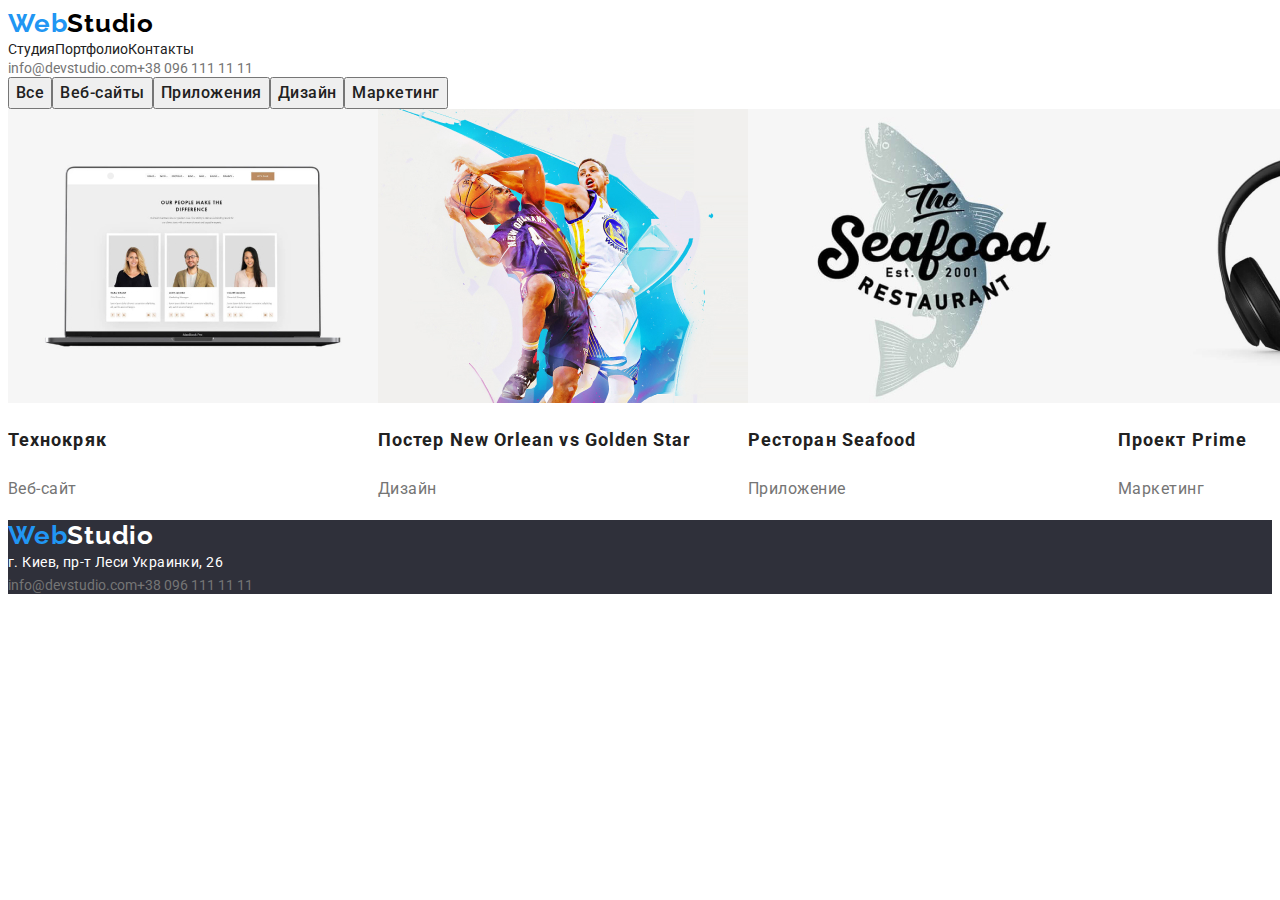
==== portfolio.html @ 460cd89c "Добавляет немного отступов в хедер" ====
<!DOCTYPE html>
<html lang="ru">
  <head>
    <meta charset="UTF-8" />
    <meta name="viewport" content="width=device-width, initial-scale=1.0" />
    <title>Портфолио</title>
    <link rel="preconnect" href="https://fonts.gstatic.com">
    <link
      href="https://fonts.googleapis.com/css2?family=Oleo+Script&family=Raleway:wght@700&family=Roboto:wght@400;500;700&display=swap"
      rel="stylesheet">
    <link rel="stylesheet" href="./css/styles.css">
  </head>

  <body>
  <!-- Шапка сайта -->
  <header class="header">
    <nav class="">
      <a href="" class="logo"> <span class="accent">Web</span>Studio</a>
      <ul class="list-no-style">
        <li><a class="a-font-color-dark" href="./index.html">Студия</a></li>
        <li><a class="a-font-color-dark" href="./portfolio.html" target="_blank">Портфолио</a></li>
        <li><a class="a-font-color-dark" href="">Контакты</a></li>
      </ul>
    </nav>
    <ul class="list-no-style">
      <li><a class="a-font-color-light" href="mailto:info@devstudio.com">info@devstudio.com</a></li>
  
      <li><a class="a-font-color-light" href="tel:+380961111111">+38 096 111 11 11</a></li>
    </ul>
  </header>
  <main>
    <!-- /Шапка сайта -->
<section class="cards">
      <!-- Радио кнопки -->
      <ul class="list-no-style">
        <li><button class="radio-button" type="button">Все</button></li>
        <li><button class="radio-button" type="button">Веб-сайты</button></li>
        <li><button class="radio-button" type="button">Приложения</button></li>
        <li><button class="radio-button" type="button">Дизайн</button></li>
        <li><button class="radio-button" type="button">Маркетинг</button></li>
      </ul>
      <!-- /Радио кнопки -->

      <!--Карточки-->

      
      <ul class="list-no-style">

        <li>
          <a href=""><img src="./Images/portfolio_card1.jpg" alt="Ноутбук с тремя фотографиями людей" />
          <h2>Технокряк</h2>
          <p>Веб-сайт</p>
        </a>
          
          
        </li>
        <li>
          <a href=""><img src="./Images/portfolio_card2.jpg" alt="Постер с баскетболистами" />
          <h2>Постер New Orlean vs Golden Star</h2>
          <p>Дизайн</p>
        </a>
       
          
        </li>
        <li>
          <a href=""><img src="./Images/portfolio_card3.jpg" alt="Ресторан сиафуд" />
          <h2>Ресторан Seafood</h2>
          <p>Приложение</p>
        </a>
         
          
        </li>
        <li>
          <a href=""><img src="./Images/portfolio_card4.jpg" alt="Наушники" />
          <h2>Проект Prime</h2>
          <p>Маркетинг</p>
        </a>
          
          
        </li>
        <li>
          <a href=""><img src="./Images/portfolio_card5.jpg" alt="2 коробки" />
          <h2>Проект Boxes</h2>
          <p>Приложение</p>
        </a>
          
          
        </li>
        <li>
          <a href=""><img src="./Images/portfolio_card6.jpg" alt="Монитор с демонстрацией сайта" />
          <h2>Inspiration has no Borders</h2>
          <p>Веб-сайт</p>
        </a>
         
          
        </li>
        <li>
          <a href=""><img src="./Images/portfolio_card7.jpg" alt="Разворот журнала" />
          <h2>Издание Limited Edition</h2>
          <p>Дизайн</p></a>
          
          
        </li>
        <li>
          <a href=""><img src="./Images/portfolio_card8.jpg" alt="Ярлык-этикетка брендированная" />
          <h2>Проект LAB</h2>
          <p>Маркетинг</p>
        </a>
            
            
        </li>
        
        <li>
          <a href=""><img src="./Images/portfolio_card9.jpg" alt="Человек работает за ноутбуком" />
          <h2>Growing Business</h2>
          <p>Приложение</p>
        </a>
           
            
        </li>
      </ul>
</section>
      <!--/Карточки-->
    </main>

  <!-- Футер -->
  <footer class="footer">
    <a  class="logo-footer-color" class="logo-footer" href=""><span class="accent">Web</span>Studio</a>
    <address>г. Киев, пр-т Леси Украинки, 26</address>
    <ul class="list-no-style">
      <li><a class="a-font-color-light" href="mailto:info@devstudio.com">info@devstudio.com</a></li>
      <li><a class="a-font-color-light" href="tel:+380961111111">+38 096 111 11 11</a></li>
    </ul>
  </footer>
  </body>
  
  </html>
---- css/styles.css ----
/* Roboto 400
Roboto 700
Roboto 500
Raleway 700
Oleo Script
*/

/* font-family: 'Roboto', sans-serif; */

/* ===== Общие настройки ===== */

:root {
  --font-main: "Roboto", sans-serif;
  --font-second: "Raleway";
  --font-second-color: #2196f3;
  --font-main-color: #212121;
  --font-third-color: #757575;
  --font-color-light: #ffffff;
}

body {
  font-family: var(--font-main);
  font-style: normal;
}

.list-no-style {
  list-style: none;
  display: flex;
  margin: 0;
  padding: 0;
}

.address-header {
  margin-left: auto;
  font-family: var(--font-main);
  font-style: normal;
  margin-right: 40px;
}

.logo {
  font-family: var(--font-second);
  font-style: normal;
  font-weight: bold;
  font-size: 26px;
  line-height: 1.192;
  letter-spacing: 0.03em;
  color: black;
  margin-right: 90px;
}
a {
  text-decoration: none;
}

h2,
h3,
h4 {
  font-family: var(--font-main);
}

h2 {
  font-size: 36px;
  line-height: 1.167;
  letter-spacing: 0.03em;
  color: var(--font-main-color);
}

.accent {
  color: var(--font-second-color);
}
/* ===== /Общие настройки ===== */

/* ===== Шапка сайта ===== */

.header a .header a:visited {
  font-weight: 500;
  font-size: 14px;
  line-height: 1.14;
  letter-spacing: 0.02em;
  color: var(--font-main-color);
}

.header .container {
  display: flex;
  align-items: center;
}

.header .navigation {
  display: flex;
  align-items: center;
}

.header li a:hover,
.header a:active,
.header a:focus {
  color: var(--font-second-color);
}

.a-font-color-dark {
  color: var(--font-main-color);
  font-size: 14px;
}

.a-font-color-light {
  color: var(--font-third-color);
  font-size: 14px;
}
/* ===== /Шапка сайта ===== */

/* ===== Герой ===== */

.hero h1 {
  font-family: var(--font-main);
  font-style: normal;
  font-weight: 900;
  font-size: 44px;
  line-height: 1.36;
  letter-spacing: 0.06em;
  text-transform: uppercase;
  color: var(--font-color-light);
}

.hero {
  background-color: #2f303a;
}

.modal-open-btn {
  font-family: var(--font-main);
  font-style: normal;
  font-weight: bold;
  font-size: 16px;
  line-height: 1.87;
  letter-spacing: 0.06em;
  color: var(--font-color-light);
  background: var(--font-second-color);
  box-shadow: 0px 4px 4px rgba(0, 0, 0, 0.15);
  border-radius: 4px;
}

/* ===== /Герой ===== */

/* ===== Преимущества ===== */
.advantages-heading {
  font-weight: bold;
  font-size: 14px;
  line-height: 1.14;
  letter-spacing: 0.03em;
  text-transform: uppercase;
  color: var(--font-main-color);
}

.advantages {
  font-weight: normal;
  font-size: 14px;
  line-height: 1.71;
  letter-spacing: 0.03em;
  color: var(--font-third-color);
}

/* ===== /Преимущества ===== */

/* ===== Чем мы занимаемся ==== */
.projects h2 {
  font-family: var(--font-main);
  font-style: normal;
  font-weight: bold;
  font-size: 36px;
  line-height: 1.167;
  letter-spacing: 0.03em;
  color: var(--font-main-color);
}
/* ===== /Чем мы занимаемся ==== */

/* ===== Портфолио кнопки ===== */

.radio-button-light {
  font-family: var(--font-main);
  font-style: normal;
  font-weight: 500;
  font-size: 16px;
  line-height: 1.62;
  letter-spacing: 0.03em;
  color: var(--font-color-light);
}
.radio-button {
  font-family: var(--font-main);
  font-style: normal;
  font-weight: 500;
  font-size: 16px;
  line-height: 1.62;
  letter-spacing: 0.03em;
  color: var(--font-main-color);
}

/* ===== /Портфолио кнопки ===== */
.cards h2 {
  font-family: var(--font-main);
  font-style: normal;
  font-weight: bold;
  font-size: 18px;
  line-height: 2;
  letter-spacing: 0.06em;
  color: var(--font-main-color);
}

button:hover {
  background-color: var(--font-second-color);
}

/* ===== Портфолио карточки ===== */
.cards p {
  font-family: var(--font-main);
  font-style: normal;
  font-weight: normal;
  font-size: 16px;
  line-height: 1.87;
  letter-spacing: 0.03em;

  color: var(--font-third-color);
}

/* ===== /Портфолио карточки ===== */

/*  ===== Наша команда ===== */
.team h2 {
  font-style: normal;
  font-weight: bold;
  font-size: 36px;
  line-height: 1.167;
  letter-spacing: 0.03em;
  color: var(--font-main-color);
}

.team h3 {
  font-style: normal;
  font-weight: 500;
  font-size: 16px;
  line-height: 1.187;
  letter-spacing: 0.03em;

  color: var(--font-main-color);
}

.team ul p {
  font-style: normal;
  font-weight: normal;
  font-size: 16px;
  line-height: 1.187;
  letter-spacing: 0.03em;
  color: var(--font-third-color);
}
/*  ===== /Наша команда ===== */

/* ===== Футер ===== */

.footer address {
  font-style: normal;
  font-weight: normal;
  font-size: 14px;
  line-height: 1.71;
  letter-spacing: 0.03em;
  color: var(--font-color-light);
}

.footer {
  background-color: #2f303a;
}

.footer li a:hover,
.footer a:active,
.footer a:focus {
  color: var(--font-second-color);
}

.logo-footer-color {
  color: var(--font-color-light);
}

.logo-footer {
  font-family: var(--font-second);
  font-style: normal;
  font-weight: bold;
  font-size: 26px;
  line-height: 1.192;
  letter-spacing: 0.03em;
  color: var(--font-color-light);
}
/* ===== /Футер ===== */
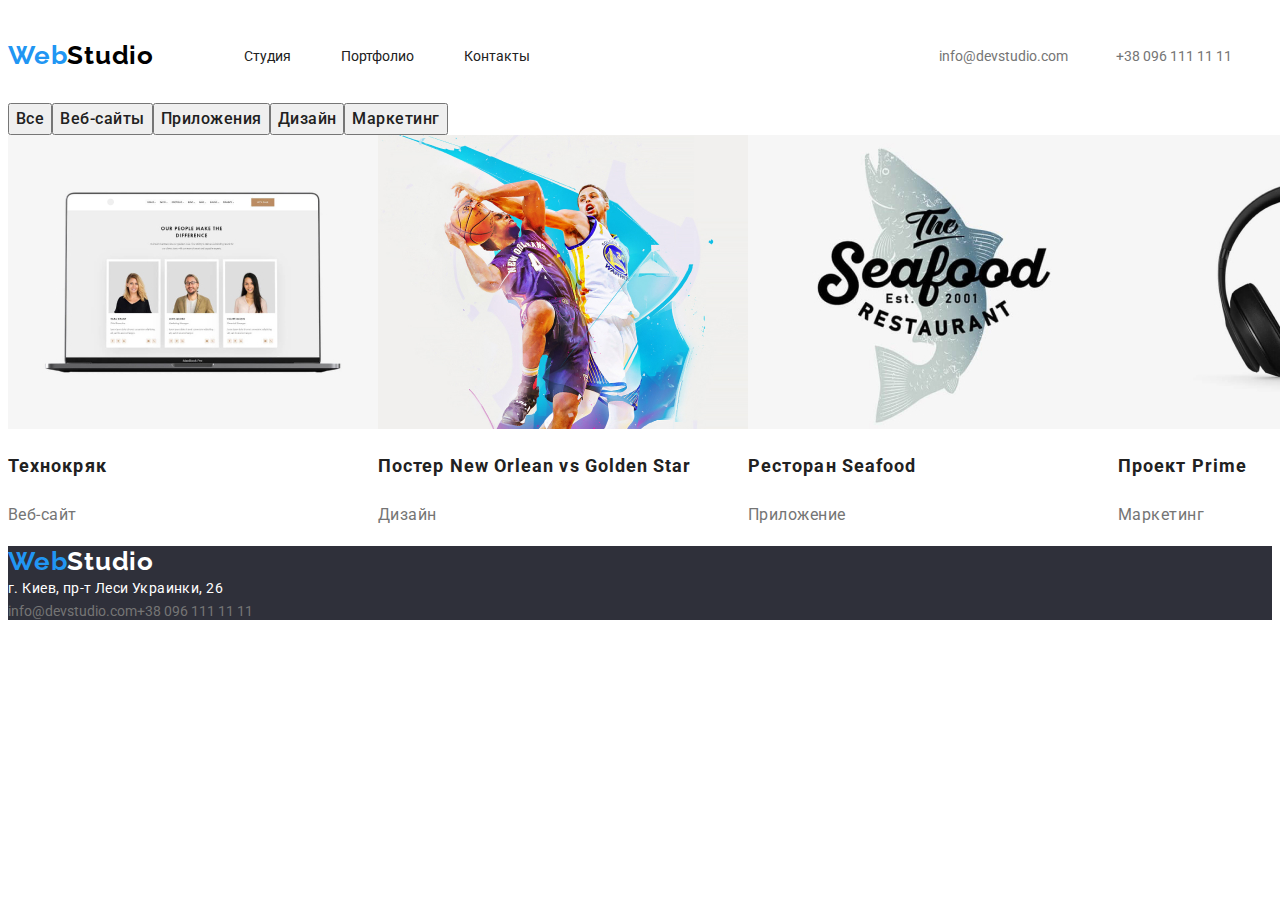
==== commit 48d4bab7: "Добавляет отступы в хедере" ====
--- a/portfolio.html
+++ b/portfolio.html
@@ -4,26 +4,29 @@
     <meta charset="UTF-8" />
     <meta name="viewport" content="width=device-width, initial-scale=1.0" />
     <title>Портфолио</title>
-    <link rel="preconnect" href="https://fonts.gstatic.com">
+    <link rel="stylesheet" href="https://cdnjs.cloudflare.com/ajax/libs/modern-normalize/1.0.0/modern-normalize.min.css"
+      integrity="sha512-ISS7cAi1PEhQ8jnbJpJZMd29NlhNj4AWYyLOSp2CE/CsHxTCu+r+t0D2yoJudVrd0/8fTVPUVDzY5Tvli75u/g=="
+      crossorigin="anonymous" />
+    <link rel="preconnect" href="https://fonts.gstatic.com" />
     <link
       href="https://fonts.googleapis.com/css2?family=Oleo+Script&family=Raleway:wght@700&family=Roboto:wght@400;500;700&display=swap"
-      rel="stylesheet">
-    <link rel="stylesheet" href="./css/styles.css">
-  </head>
-
+      rel="stylesheet" />
+    <link rel="stylesheet" href="./css/styles.css" />
+    </head>
   <body>
   <!-- Шапка сайта -->
   <header class="header">
-    <nav class="">
+    <div class="container">
+      <nav class="navigation">
       <a href="" class="logo"> <span class="accent">Web</span>Studio</a>
       <ul class="list-no-style">
-        <li><a class="a-font-color-dark" href="./index.html">Студия</a></li>
-        <li><a class="a-font-color-dark" href="./portfolio.html" target="_blank">Портфолио</a></li>
-        <li><a class="a-font-color-dark" href="">Контакты</a></li>
+        <li class="list-margin-style"><a class="a-font-color-dark" href="./index.html">Студия</a></li>
+        <li class="list-margin-style"><a class="a-font-color-dark" href="./portfolio.html" target="_blank">Портфолио</a></li>
+        <li class="list-margin-style"><a class="a-font-color-dark" href="">Контакты</a></li>
       </ul>
     </nav>
-    <ul class="list-no-style">
-      <li><a class="a-font-color-light" href="mailto:info@devstudio.com">info@devstudio.com</a></li>
+    <ul class="list-no-style-address">
+      <li class="email"><a class="a-font-color-light" href="mailto:info@devstudio.com">info@devstudio.com</a></li>
   
       <li><a class="a-font-color-light" href="tel:+380961111111">+38 096 111 11 11</a></li>
     </ul>
--- a/css/styles.css
+++ b/css/styles.css
@@ -30,7 +30,26 @@
   padding: 0;
 }
 
-.address-header {
+header {
+  padding: 32px 0;
+}
+
+.list-margin-style {
+  margin-right: 50px;
+}
+
+.list-no-style-address {
+  list-style: none;
+  display: flex;
+  margin: 0;
+  padding: 0;
+}
+
+.email {
+  margin-right: 48px;
+}
+
+.list-no-style-address {
   margin-left: auto;
   font-family: var(--font-main);
   font-style: normal;
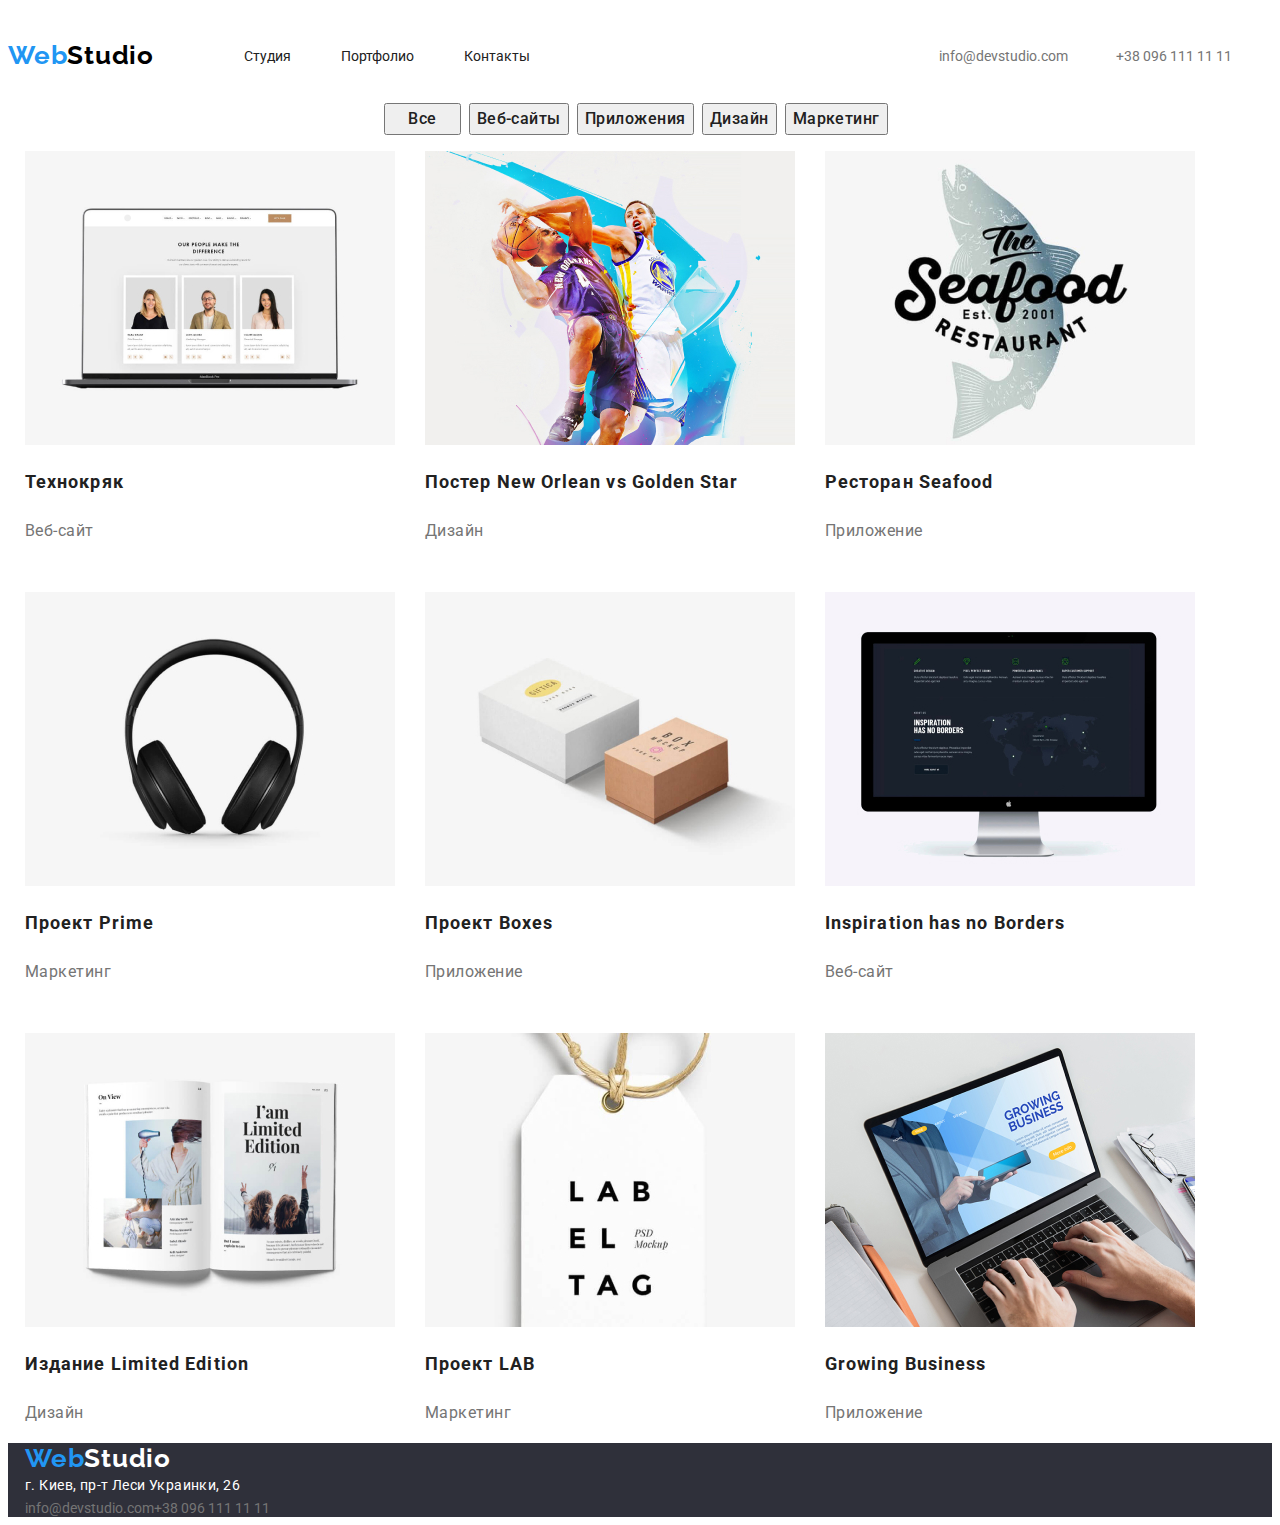
==== commit 1bc251f3: "Добавляет отсутпы на обеих страницах" ====
--- a/portfolio.html
+++ b/portfolio.html
@@ -30,66 +30,80 @@
   
       <li><a class="a-font-color-light" href="tel:+380961111111">+38 096 111 11 11</a></li>
     </ul>
+    </div>
   </header>
   <main>
     <!-- /Шапка сайта -->
 <section class="cards">
+  <div class="all-container">
       <!-- Радио кнопки -->
+      <div class="container">
       <ul class="list-no-style">
-        <li><button class="radio-button" type="button">Все</button></li>
+        <li><button class="radio-button button-padding" type="button">Все</button></li>
         <li><button class="radio-button" type="button">Веб-сайты</button></li>
         <li><button class="radio-button" type="button">Приложения</button></li>
         <li><button class="radio-button" type="button">Дизайн</button></li>
         <li><button class="radio-button" type="button">Маркетинг</button></li>
       </ul>
+      </div>
+      </div>
+      
       <!-- /Радио кнопки -->
 
       <!--Карточки-->
-
-      
+<div class="all-container">
+      <div class="cards-position">
+        <div class="flex-cards">
       <ul class="list-no-style">
 
-        <li>
+        <li class="list-no-style">
           <a href=""><img src="./Images/portfolio_card1.jpg" alt="Ноутбук с тремя фотографиями людей" />
           <h2>Технокряк</h2>
           <p>Веб-сайт</p>
         </a>
-          
+          </div>
           
         </li>
-        <li>
+        <div class="flex-cards">
+        <li class="list-no-style">
           <a href=""><img src="./Images/portfolio_card2.jpg" alt="Постер с баскетболистами" />
           <h2>Постер New Orlean vs Golden Star</h2>
           <p>Дизайн</p>
         </a>
        
-          
+          </div>
         </li>
-        <li>
+        <div class="flex-cards">
+        <li class="list-no-style">
           <a href=""><img src="./Images/portfolio_card3.jpg" alt="Ресторан сиафуд" />
           <h2>Ресторан Seafood</h2>
           <p>Приложение</p>
         </a>
-         
+        </div>
           
         </li>
-        <li>
+
+        <div class="flex-cards">
+        <li class="list-no-style">
           <a href=""><img src="./Images/portfolio_card4.jpg" alt="Наушники" />
           <h2>Проект Prime</h2>
           <p>Маркетинг</p>
         </a>
           
-          
+          </div>
         </li>
-        <li>
+        <div class="flex-cards">
+        <li class="list-no-style">
           <a href=""><img src="./Images/portfolio_card5.jpg" alt="2 коробки" />
           <h2>Проект Boxes</h2>
           <p>Приложение</p>
         </a>
           
-          
+        </div>
         </li>
-        <li>
+
+        <div class="flex-cards">
+        <li class="list-no-style">
           <a href=""><img src="./Images/portfolio_card6.jpg" alt="Монитор с демонстрацией сайта" />
           <h2>Inspiration has no Borders</h2>
           <p>Веб-сайт</p>
@@ -97,43 +111,52 @@
          
           
         </li>
-        <li>
+        </div>
+        <div class="flex-cards">
+        <li class="list-no-style">
           <a href=""><img src="./Images/portfolio_card7.jpg" alt="Разворот журнала" />
           <h2>Издание Limited Edition</h2>
           <p>Дизайн</p></a>
+          </div>
+          </li>
           
           
         </li>
-        <li>
+        <div class="flex-cards">
+        <li class="list-no-style">
           <a href=""><img src="./Images/portfolio_card8.jpg" alt="Ярлык-этикетка брендированная" />
           <h2>Проект LAB</h2>
           <p>Маркетинг</p>
         </a>
             
-            
+        </div>
         </li>
-        
-        <li>
+        <div class="flex-cards">
+        <li class="list-no-style">
           <a href=""><img src="./Images/portfolio_card9.jpg" alt="Человек работает за ноутбуком" />
           <h2>Growing Business</h2>
           <p>Приложение</p>
         </a>
            
-            
+            </div>
         </li>
-      </ul>
+      </ul> 
+      </div>
+      </div>
 </section>
       <!--/Карточки-->
     </main>
 
   <!-- Футер -->
   <footer class="footer">
+    <div class="all-container">
     <a  class="logo-footer-color" class="logo-footer" href=""><span class="accent">Web</span>Studio</a>
     <address>г. Киев, пр-т Леси Украинки, 26</address>
     <ul class="list-no-style">
       <li><a class="a-font-color-light" href="mailto:info@devstudio.com">info@devstudio.com</a></li>
       <li><a class="a-font-color-light" href="tel:+380961111111">+38 096 111 11 11</a></li>
     </ul>
+    </div>
   </footer>
   </body>
   
--- a/css/styles.css
+++ b/css/styles.css
@@ -34,8 +34,12 @@
   padding: 32px 0;
 }
 
-.list-margin-style {
+.list-margin-style:not(:last-child) {
   margin-right: 50px;
+}
+
+nav .link {
+  display: block;
 }
 
 .list-no-style-address {
@@ -45,8 +49,35 @@
   padding: 0;
 }
 
+.list-no-style-address .link + .link {
+  margin-left: 50px;
+}
+
+.hero-top {
+  flex-grow: 1;
+  padding-top: 105px;
+  padding-right: 329px;
+  padding-bottom: 111px;
+  padding-left: 401px;
+}
+
+/* .container-hero {
+  width: 1200px;
+}
+*/
+
 .email {
   margin-right: 48px;
+}
+
+.all-container {
+  width: 1230px;
+  margin-right: auto;
+  margin-left: auto;
+  padding-left: 15px;
+  padding-right: 15px;
+  margin-left: auto;
+  margin-right: auto;
 }
 
 .list-no-style-address {
@@ -136,10 +167,12 @@
   letter-spacing: 0.06em;
   text-transform: uppercase;
   color: var(--font-color-light);
+  margin: 0;
 }
 
 .hero {
   background-color: #2f303a;
+  text-align: center;
 }
 
 .modal-open-btn {
@@ -165,6 +198,8 @@
   letter-spacing: 0.03em;
   text-transform: uppercase;
   color: var(--font-main-color);
+
+  margin-top: 63px;
 }
 
 .advantages {
@@ -186,7 +221,23 @@
   line-height: 1.167;
   letter-spacing: 0.03em;
   color: var(--font-main-color);
-}
+  text-align: center;
+}
+
+.projects-flex {
+  display: flex;
+  flex-wrap: wrap;
+}
+
+.projects-flex .item {
+  width: 370px;
+  margin-right: 30px;
+}
+
+.projects-flex:nth-child(3n) {
+  margin-right: 0;
+}
+
 /* ===== /Чем мы занимаемся ==== */
 
 /* ===== Портфолио кнопки ===== */
@@ -211,6 +262,22 @@
 }
 
 /* ===== /Портфолио кнопки ===== */
+
+.cards .container {
+  display: flex;
+  justify-content: center;
+}
+
+.cards .container .radio-button {
+  margin-right: 8px;
+  margin-bottom: 16px;
+}
+
+.button-padding {
+  padding-right: 22px;
+  padding-left: 22px;
+}
+
 .cards h2 {
   font-family: var(--font-main);
   font-style: normal;
@@ -237,6 +304,35 @@
   color: var(--font-third-color);
 }
 
+.cards-position {
+  display: flex;
+  flex-wrap: wrap;
+  width: 1230px;
+}
+
+.flex-cards {
+  width: 370px;
+  margin-right: 30px;
+  margin-bottom: 30px;
+}
+
+.flex-cards:nth-last-child(-n + 3) {
+  margin-bottom: 0;
+}
+
+.flex-cards:nth-child(3n) {
+  margin-right: 0;
+}
+
+/*.flex-cards:not(:nth-child(3n)) {
+  margin-right: 30px;
+}
+
+.flex-cards:not(:nth-last-child(-n + 3)) {
+  margin-bottom: 30px;
+}
+*/
+
 /* ===== /Портфолио карточки ===== */
 
 /*  ===== Наша команда ===== */
@@ -247,6 +343,7 @@
   line-height: 1.167;
   letter-spacing: 0.03em;
   color: var(--font-main-color);
+  text-align: center;
 }
 
 .team h3 {
@@ -257,6 +354,19 @@
   letter-spacing: 0.03em;
 
   color: var(--font-main-color);
+}
+
+.team-flex {
+  display: flex;
+  flex-wrap: wrap;
+}
+
+.team-flex .item {
+  width: 270px;
+}
+
+.team-flex .item:not(:last-child) {
+  margin-right: 30px;
 }
 
 .team ul p {
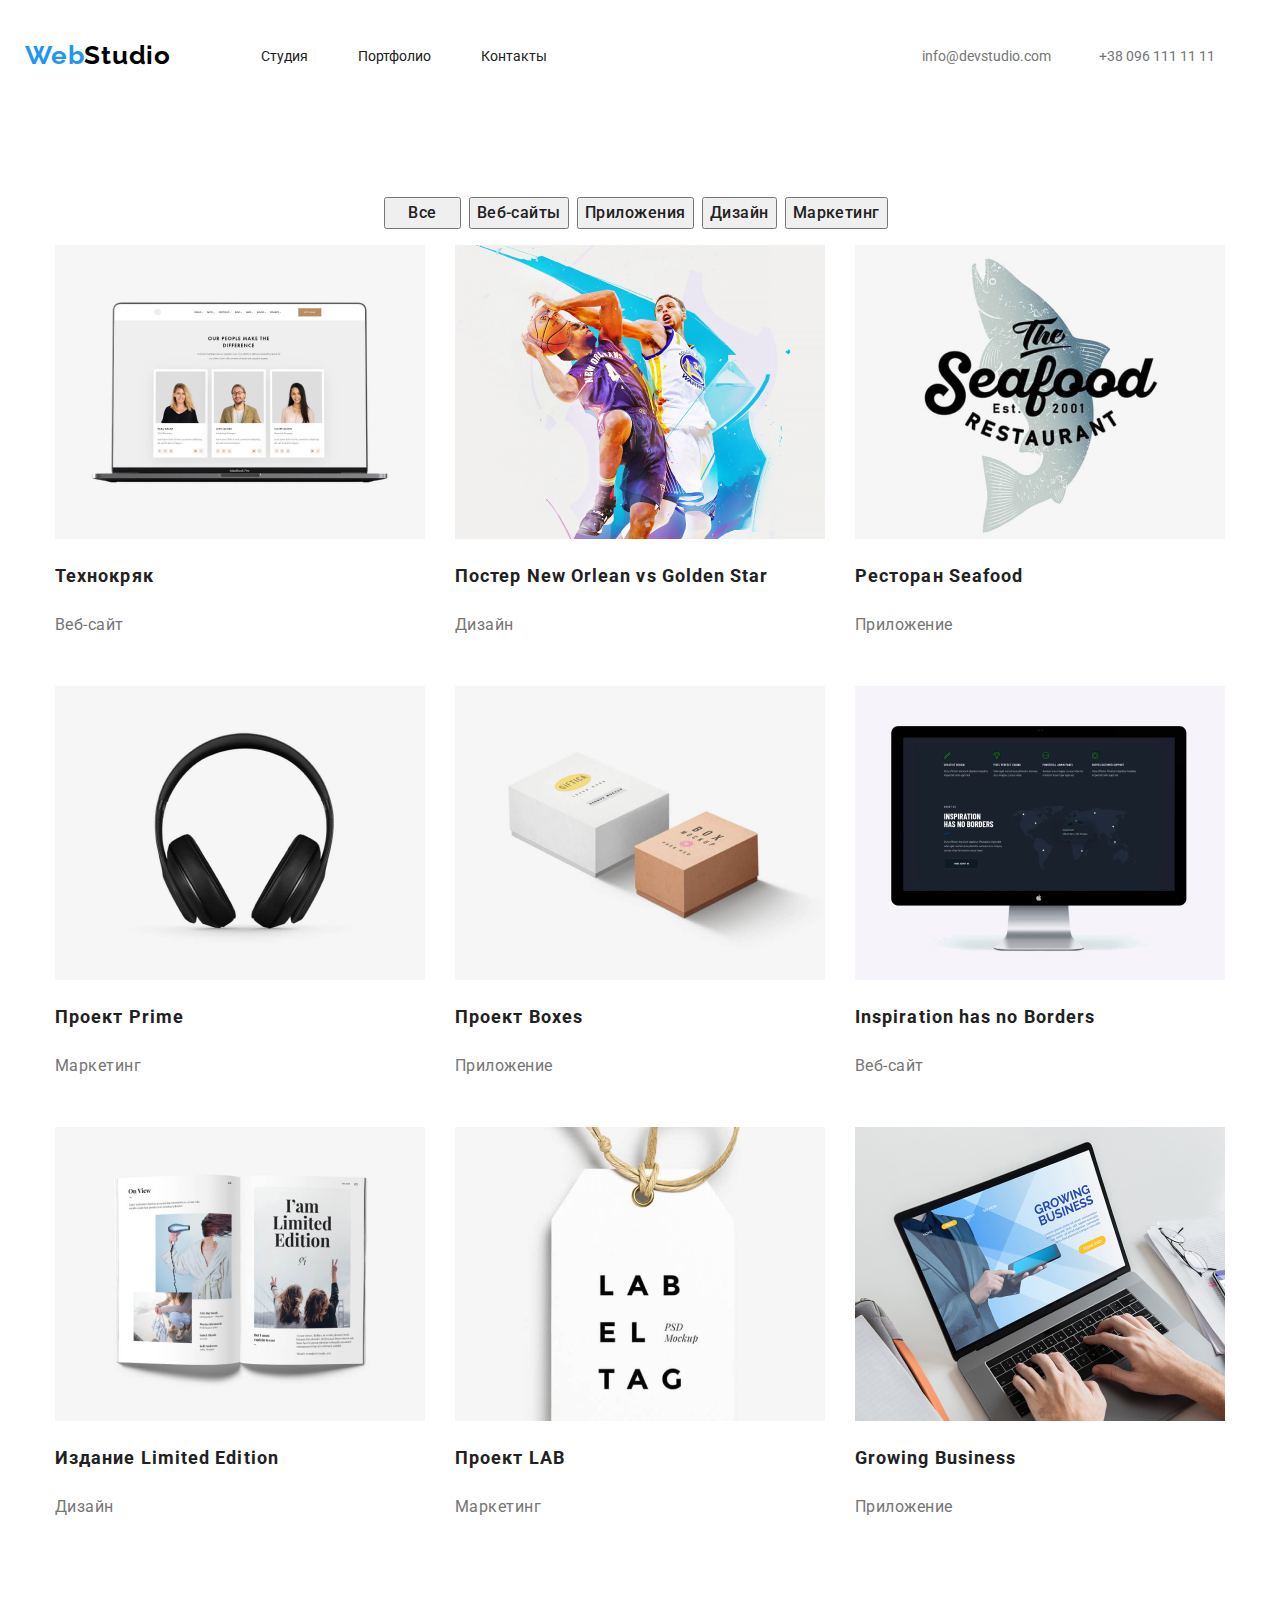
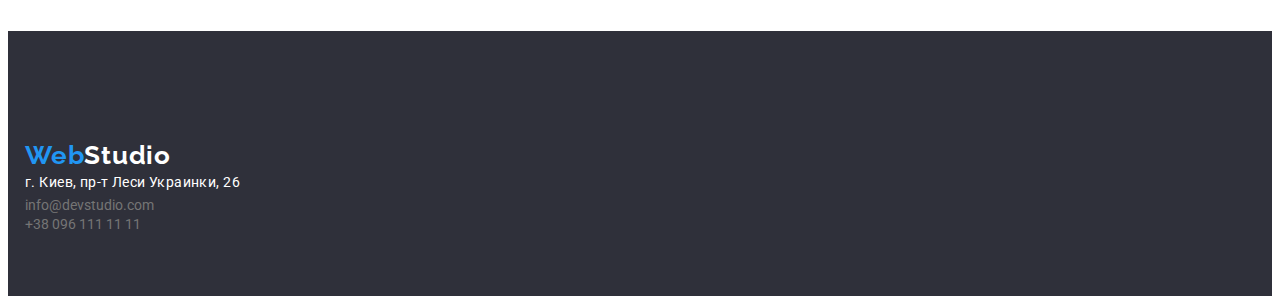
==== commit abb13e83: "Добавляет паддинги" ====
--- a/portfolio.html
+++ b/portfolio.html
@@ -1,165 +1,171 @@
 <!DOCTYPE html>
 <html lang="ru">
-  <head>
-    <meta charset="UTF-8" />
-    <meta name="viewport" content="width=device-width, initial-scale=1.0" />
-    <title>Портфолио</title>
-    <link rel="stylesheet" href="https://cdnjs.cloudflare.com/ajax/libs/modern-normalize/1.0.0/modern-normalize.min.css"
-      integrity="sha512-ISS7cAi1PEhQ8jnbJpJZMd29NlhNj4AWYyLOSp2CE/CsHxTCu+r+t0D2yoJudVrd0/8fTVPUVDzY5Tvli75u/g=="
-      crossorigin="anonymous" />
-    <link rel="preconnect" href="https://fonts.gstatic.com" />
-    <link
-      href="https://fonts.googleapis.com/css2?family=Oleo+Script&family=Raleway:wght@700&family=Roboto:wght@400;500;700&display=swap"
-      rel="stylesheet" />
-    <link rel="stylesheet" href="./css/styles.css" />
-    </head>
-  <body>
+
+<head>
+  <meta charset="UTF-8" />
+  <meta name="viewport" content="width=device-width, initial-scale=1.0" />
+  <title>Портфолио</title>
+  <link rel="stylesheet" href="https://cdnjs.cloudflare.com/ajax/libs/modern-normalize/1.0.0/modern-normalize.min.css"
+    integrity="sha512-ISS7cAi1PEhQ8jnbJpJZMd29NlhNj4AWYyLOSp2CE/CsHxTCu+r+t0D2yoJudVrd0/8fTVPUVDzY5Tvli75u/g=="
+    crossorigin="anonymous" />
+  <link rel="preconnect" href="https://fonts.gstatic.com" />
+  <link
+    href="https://fonts.googleapis.com/css2?family=Oleo+Script&family=Raleway:wght@700&family=Roboto:wght@400;500;700&display=swap"
+    rel="stylesheet" />
+  <link rel="stylesheet" href="./css/styles.css" />
+</head>
+
+<body>
   <!-- Шапка сайта -->
   <header class="header">
-    <div class="container">
+    <div class="container all-container">
       <nav class="navigation">
-      <a href="" class="logo"> <span class="accent">Web</span>Studio</a>
-      <ul class="list-no-style">
-        <li class="list-margin-style"><a class="a-font-color-dark" href="./index.html">Студия</a></li>
-        <li class="list-margin-style"><a class="a-font-color-dark" href="./portfolio.html" target="_blank">Портфолио</a></li>
-        <li class="list-margin-style"><a class="a-font-color-dark" href="">Контакты</a></li>
+        <a href="" class="logo"> <span class="accent">Web</span>Studio</a>
+        <ul class="list-no-style">
+          <li class="list-margin-style"><a class="a-font-color-dark" href="./index.html">Студия</a></li>
+          <li class="list-margin-style"><a class="a-font-color-dark" href="./portfolio.html"
+              target="_blank">Портфолио</a></li>
+          <li class="list-margin-style"><a class="a-font-color-dark" href="">Контакты</a></li>
+        </ul>
+      </nav>
+      <ul class="list-no-style-address">
+        <li class="email"><a class="a-font-color-light" href="mailto:info@devstudio.com">info@devstudio.com</a></li>
+
+        <li><a class="a-font-color-light" href="tel:+380961111111">+38 096 111 11 11</a></li>
       </ul>
-    </nav>
-    <ul class="list-no-style-address">
-      <li class="email"><a class="a-font-color-light" href="mailto:info@devstudio.com">info@devstudio.com</a></li>
-  
-      <li><a class="a-font-color-light" href="tel:+380961111111">+38 096 111 11 11</a></li>
-    </ul>
     </div>
   </header>
   <main>
     <!-- /Шапка сайта -->
-<section class="cards">
-  <div class="all-container">
-      <!-- Радио кнопки -->
-      <div class="container">
-      <ul class="list-no-style">
-        <li><button class="radio-button button-padding" type="button">Все</button></li>
-        <li><button class="radio-button" type="button">Веб-сайты</button></li>
-        <li><button class="radio-button" type="button">Приложения</button></li>
-        <li><button class="radio-button" type="button">Дизайн</button></li>
-        <li><button class="radio-button" type="button">Маркетинг</button></li>
-      </ul>
+    <section class="cards">
+      <div class="all-container">
+        <!-- Радио кнопки -->
+
+        <ul class="list-no-style">
+          <li><button class="radio-button button-padding" type="button">Все</button></li>
+          <li><button class="radio-button" type="button">Веб-сайты</button></li>
+          <li><button class="radio-button" type="button">Приложения</button></li>
+          <li><button class="radio-button" type="button">Дизайн</button></li>
+          <li><button class="radio-button" type="button">Маркетинг</button></li>
+        </ul>
+
       </div>
-      </div>
-      
+
       <!-- /Радио кнопки -->
 
       <!--Карточки-->
-<div class="all-container">
-      <div class="cards-position">
-        <div class="flex-cards">
-      <ul class="list-no-style">
 
-        <li class="list-no-style">
+
+      <ul class="list-no-style flex-container">
+
+        <li class="list-no-style flex-cards">
           <a href=""><img src="./Images/portfolio_card1.jpg" alt="Ноутбук с тремя фотографиями людей" />
-          <h2>Технокряк</h2>
-          <p>Веб-сайт</p>
-        </a>
-          </div>
-          
-        </li>
-        <div class="flex-cards">
-        <li class="list-no-style">
-          <a href=""><img src="./Images/portfolio_card2.jpg" alt="Постер с баскетболистами" />
-          <h2>Постер New Orlean vs Golden Star</h2>
-          <p>Дизайн</p>
-        </a>
-       
-          </div>
-        </li>
-        <div class="flex-cards">
-        <li class="list-no-style">
-          <a href=""><img src="./Images/portfolio_card3.jpg" alt="Ресторан сиафуд" />
-          <h2>Ресторан Seafood</h2>
-          <p>Приложение</p>
-        </a>
-        </div>
-          
+            <h2>Технокряк</h2>
+            <p>Веб-сайт</p>
+          </a>
+
+
+
         </li>
 
-        <div class="flex-cards">
-        <li class="list-no-style">
-          <a href=""><img src="./Images/portfolio_card4.jpg" alt="Наушники" />
-          <h2>Проект Prime</h2>
-          <p>Маркетинг</p>
-        </a>
-          
-          </div>
-        </li>
-        <div class="flex-cards">
-        <li class="list-no-style">
-          <a href=""><img src="./Images/portfolio_card5.jpg" alt="2 коробки" />
-          <h2>Проект Boxes</h2>
-          <p>Приложение</p>
-        </a>
-          
-        </div>
+        <li class="list-no-style flex-cards">
+          <a href=""><img src="./Images/portfolio_card2.jpg" alt="Постер с баскетболистами" />
+            <h2>Постер New Orlean vs Golden Star</h2>
+            <p>Дизайн</p>
+          </a>
+
+
         </li>
 
-        <div class="flex-cards">
-        <li class="list-no-style">
+        <li class="list-no-style flex-cards">
+          <a href=""><img src="./Images/portfolio_card3.jpg" alt="Ресторан сиафуд" />
+            <h2>Ресторан Seafood</h2>
+            <p>Приложение</p>
+          </a>
+
+
+        </li>
+
+
+        <li class="list-no-style flex-cards">
+          <a href=""><img src="./Images/portfolio_card4.jpg" alt="Наушники" />
+            <h2>Проект Prime</h2>
+            <p>Маркетинг</p>
+          </a>
+
+
+        </li>
+
+        <li class="list-no-style flex-cards">
+          <a href=""><img src="./Images/portfolio_card5.jpg" alt="2 коробки" />
+            <h2>Проект Boxes</h2>
+            <p>Приложение</p>
+          </a>
+
+
+        </li>
+
+
+        <li class="list-no-style flex-cards">
           <a href=""><img src="./Images/portfolio_card6.jpg" alt="Монитор с демонстрацией сайта" />
-          <h2>Inspiration has no Borders</h2>
-          <p>Веб-сайт</p>
-        </a>
-         
-          
+            <h2>Inspiration has no Borders</h2>
+            <p>Веб-сайт</p>
+          </a>
+
+
         </li>
-        </div>
-        <div class="flex-cards">
-        <li class="list-no-style">
+
+
+        <li class="list-no-style flex-cards">
           <a href=""><img src="./Images/portfolio_card7.jpg" alt="Разворот журнала" />
-          <h2>Издание Limited Edition</h2>
-          <p>Дизайн</p></a>
-          </div>
-          </li>
-          
-          
+            <h2>Издание Limited Edition</h2>
+            <p>Дизайн</p>
+          </a>
+
         </li>
-        <div class="flex-cards">
-        <li class="list-no-style">
+
+
+        
+
+        <li class="list-no-style flex-cards">
           <a href=""><img src="./Images/portfolio_card8.jpg" alt="Ярлык-этикетка брендированная" />
-          <h2>Проект LAB</h2>
-          <p>Маркетинг</p>
-        </a>
-            
-        </div>
+            <h2>Проект LAB</h2>
+            <p>Маркетинг</p>
+          </a>
+
+
         </li>
-        <div class="flex-cards">
-        <li class="list-no-style">
+
+        <li class="list-no-style flex-cards">
           <a href=""><img src="./Images/portfolio_card9.jpg" alt="Человек работает за ноутбуком" />
-          <h2>Growing Business</h2>
-          <p>Приложение</p>
-        </a>
-           
-            </div>
+            <h2>Growing Business</h2>
+            <p>Приложение</p>
+          </a>
+
+
         </li>
-      </ul> 
-      </div>
-      </div>
-</section>
-      <!--/Карточки-->
-    </main>
+      </ul>
+
+
+    </section>
+    <!--/Карточки-->
+  </main>
 
   <!-- Футер -->
   <footer class="footer">
     <div class="all-container">
-    <a  class="logo-footer-color" class="logo-footer" href=""><span class="accent">Web</span>Studio</a>
-    <address>г. Киев, пр-т Леси Украинки, 26</address>
-    <ul class="list-no-style">
-      <li><a class="a-font-color-light" href="mailto:info@devstudio.com">info@devstudio.com</a></li>
-      <li><a class="a-font-color-light" href="tel:+380961111111">+38 096 111 11 11</a></li>
-    </ul>
+      <a class="footer-style" href=""><span class="accent">Web</span>Studio</a>
+      <address>г. Киев, пр-т Леси Украинки, 26</address>
+      <ul class="list-no-style wrap">
+        <li>
+          <a class="a-font-color-light" href="mailto:info@devstudio.com">info@devstudio.com</a>
+        </li>
+        <li>
+          <a class="a-font-color-light" href="tel:+380961111111">+38 096 111 11 11</a>
+        </li>
+      </ul>
     </div>
   </footer>
-  </body>
-  
-  </html>
+</body>
 
-
+</html>--- a/css/styles.css
+++ b/css/styles.css
@@ -114,7 +114,9 @@
   color: var(--font-main-color);
 }
 
-.accent {
+.footer {
+  padding-top: 109px;
+  padding-bottom: 63px;
   color: var(--font-second-color);
 }
 /* ===== /Общие настройки ===== */
@@ -171,8 +173,15 @@
 }
 
 .hero {
+  padding-top: 105px;
+  padding-bottom: 111px;
   background-color: #2f303a;
   text-align: center;
+}
+
+.advantages-padding {
+  padding-top: 0;
+  padding-bottom: 94px;
 }
 
 .modal-open-btn {
@@ -213,6 +222,11 @@
 /* ===== /Преимущества ===== */
 
 /* ===== Чем мы занимаемся ==== */
+.projects {
+  padding-top: 0;
+  padding-bottom: 94px;
+}
+
 .projects h2 {
   font-family: var(--font-main);
   font-style: normal;
@@ -263,12 +277,12 @@
 
 /* ===== /Портфолио кнопки ===== */
 
-.cards .container {
+.cards .list-no-style {
   display: flex;
   justify-content: center;
 }
 
-.cards .container .radio-button {
+.cards .radio-button {
   margin-right: 8px;
   margin-bottom: 16px;
 }
@@ -293,6 +307,11 @@
 }
 
 /* ===== Портфолио карточки ===== */
+.cards {
+  padding-top: 94px;
+  padding-bottom: 94px;
+}
+
 .cards p {
   font-family: var(--font-main);
   font-style: normal;
@@ -302,12 +321,6 @@
   letter-spacing: 0.03em;
 
   color: var(--font-third-color);
-}
-
-.cards-position {
-  display: flex;
-  flex-wrap: wrap;
-  width: 1230px;
 }
 
 .flex-cards {
@@ -316,6 +329,16 @@
   margin-bottom: 30px;
 }
 
+.flex-container {
+  display: flex;
+  flex-wrap: wrap;
+  width: 1230px;
+  padding-left: 15px;
+  padding-right: 15px;
+  margin-left: auto;
+  margin-right: auto;
+}
+
 .flex-cards:nth-last-child(-n + 3) {
   margin-bottom: 0;
 }
@@ -336,6 +359,12 @@
 /* ===== /Портфолио карточки ===== */
 
 /*  ===== Наша команда ===== */
+
+.team {
+  padding-top: 186px;
+  padding-bottom: 94px;
+}
+
 .team h2 {
   font-style: normal;
   font-weight: bold;
@@ -380,6 +409,10 @@
 /*  ===== /Наша команда ===== */
 
 /* ===== Футер ===== */
+
+.accent {
+  color: var(--font-second-color);
+}
 
 .footer address {
   font-style: normal;
@@ -404,7 +437,12 @@
   color: var(--font-color-light);
 }
 
-.logo-footer {
+.footer .wrap {
+  display: flex;
+  flex-direction: column;
+}
+
+.footer-style {
   font-family: var(--font-second);
   font-style: normal;
   font-weight: bold;
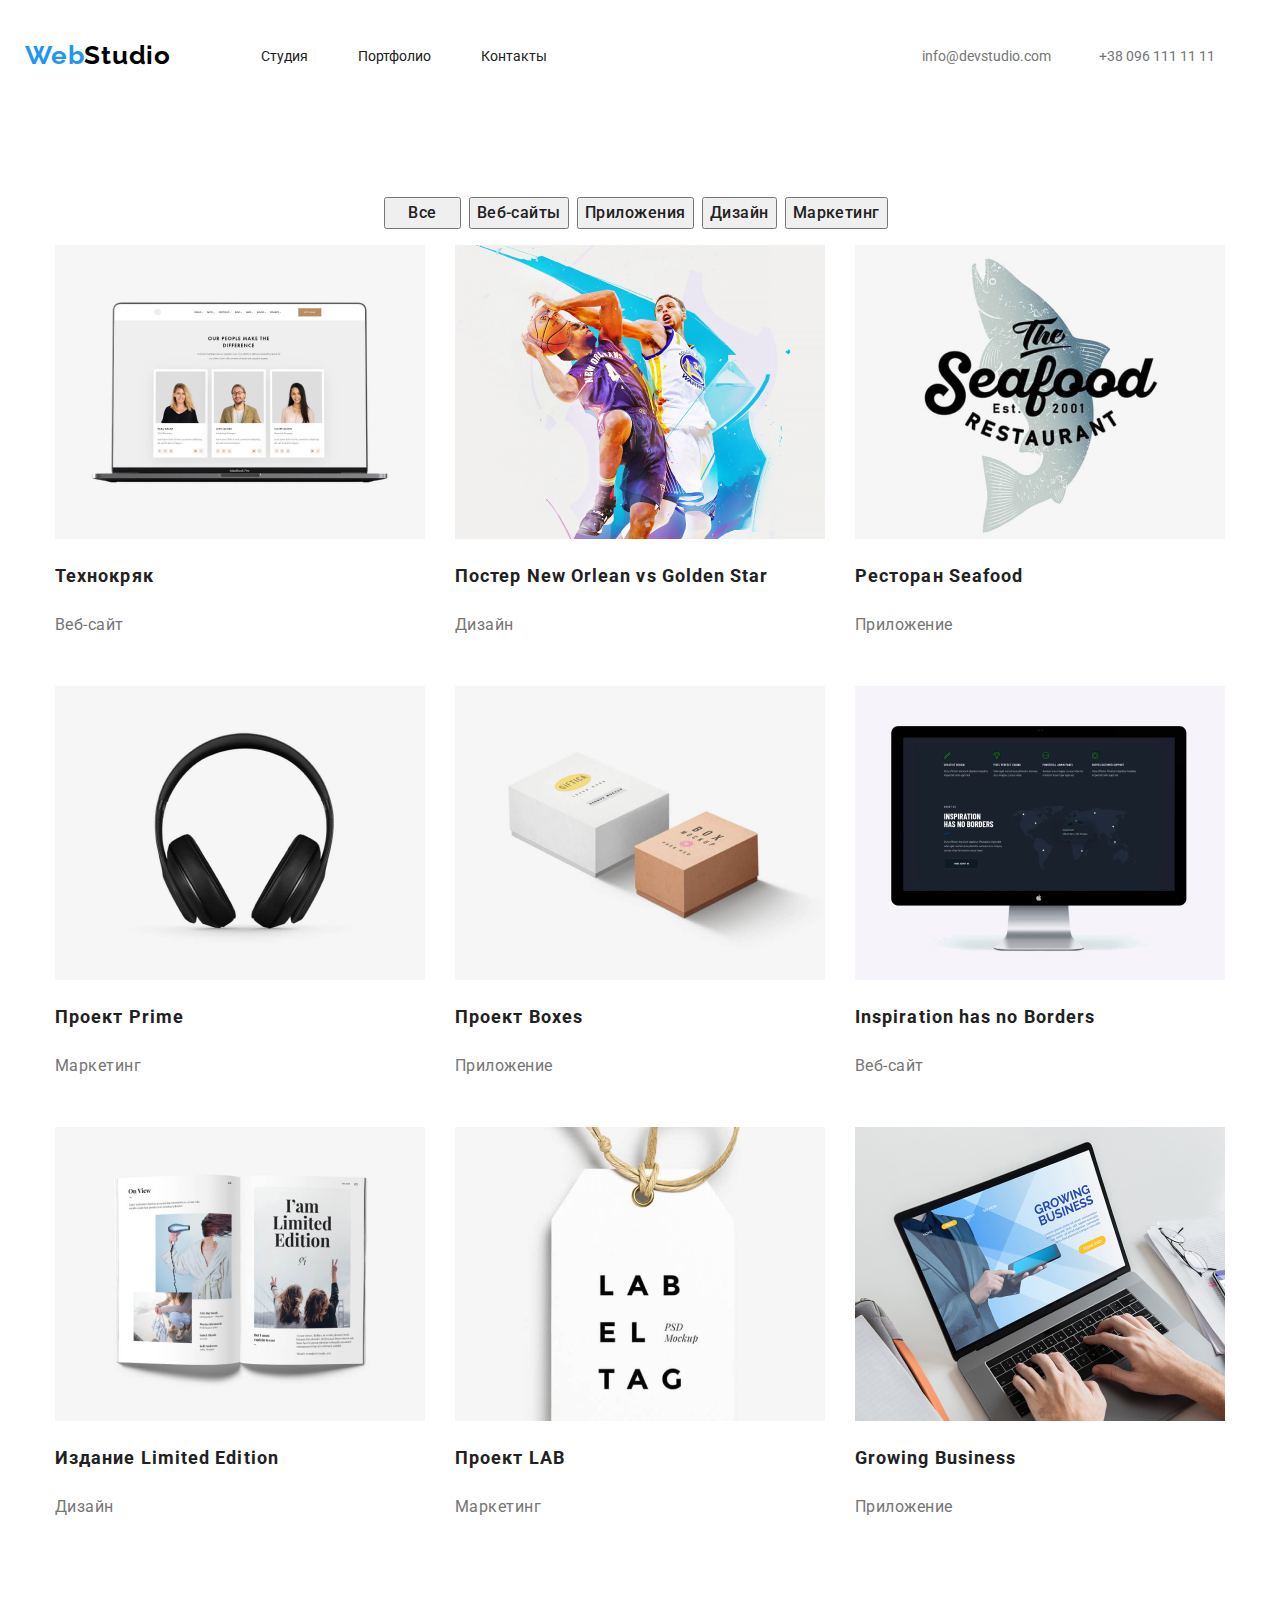
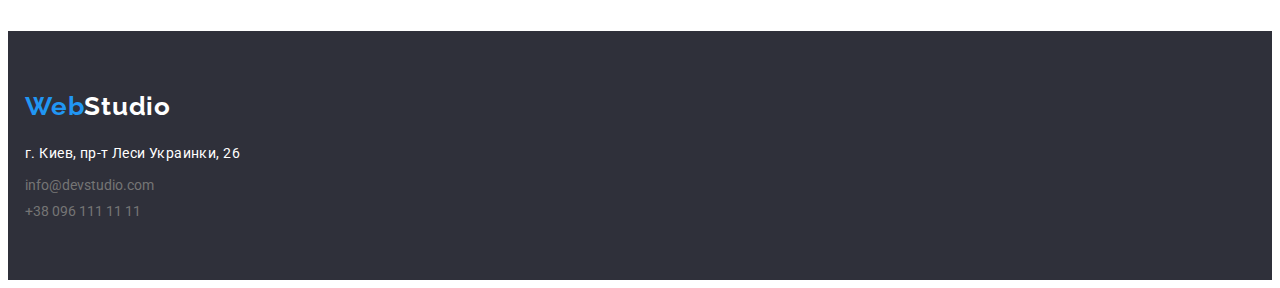
==== commit 7faae6ec: "Добавляет марджины футера на стр портфолио" ====
--- a/portfolio.html
+++ b/portfolio.html
@@ -154,18 +154,19 @@
   <!-- Футер -->
   <footer class="footer">
     <div class="all-container">
-      <a class="footer-style" href=""><span class="accent">Web</span>Studio</a>
+      <a class="footer-style" href="">
+        <span class="accent">Web</span>Studio</a>
       <address>г. Киев, пр-т Леси Украинки, 26</address>
       <ul class="list-no-style wrap">
         <li>
           <a class="a-font-color-light" href="mailto:info@devstudio.com">info@devstudio.com</a>
         </li>
         <li>
-          <a class="a-font-color-light" href="tel:+380961111111">+38 096 111 11 11</a>
+          <a class="a-font-color-light  padding-email" href="tel:+380961111111">+38 096 111 11 11</a>
         </li>
       </ul>
     </div>
   </footer>
-</body>
-
-</html>+  </body>
+  
+  </html>--- a/css/styles.css
+++ b/css/styles.css
@@ -55,10 +55,7 @@
 
 .hero-top {
   flex-grow: 1;
-  padding-top: 105px;
-  padding-right: 329px;
-  padding-bottom: 111px;
-  padding-left: 401px;
+  padding: 0;
 }
 
 /* .container-hero {
@@ -105,6 +102,7 @@
 h3,
 h4 {
   font-family: var(--font-main);
+  padding: 0;
 }
 
 h2 {
@@ -115,8 +113,8 @@
 }
 
 .footer {
-  padding-top: 109px;
-  padding-bottom: 63px;
+  padding-top: 60px;
+  padding-bottom: 60px;
   color: var(--font-second-color);
 }
 /* ===== /Общие настройки ===== */
@@ -361,7 +359,7 @@
 /*  ===== Наша команда ===== */
 
 .team {
-  padding-top: 186px;
+  padding-top: 0;
   padding-bottom: 94px;
 }
 
@@ -421,10 +419,16 @@
   line-height: 1.71;
   letter-spacing: 0.03em;
   color: var(--font-color-light);
+  margin-bottom: 9px;
 }
 
 .footer {
   background-color: #2f303a;
+}
+
+.padding-email {
+  display: inline-block;
+  padding-top: 9px;
 }
 
 .footer li a:hover,
@@ -450,5 +454,7 @@
   line-height: 1.192;
   letter-spacing: 0.03em;
   color: var(--font-color-light);
+  display: inline-block;
+  margin-bottom: 20px;
 }
 /* ===== /Футер ===== */
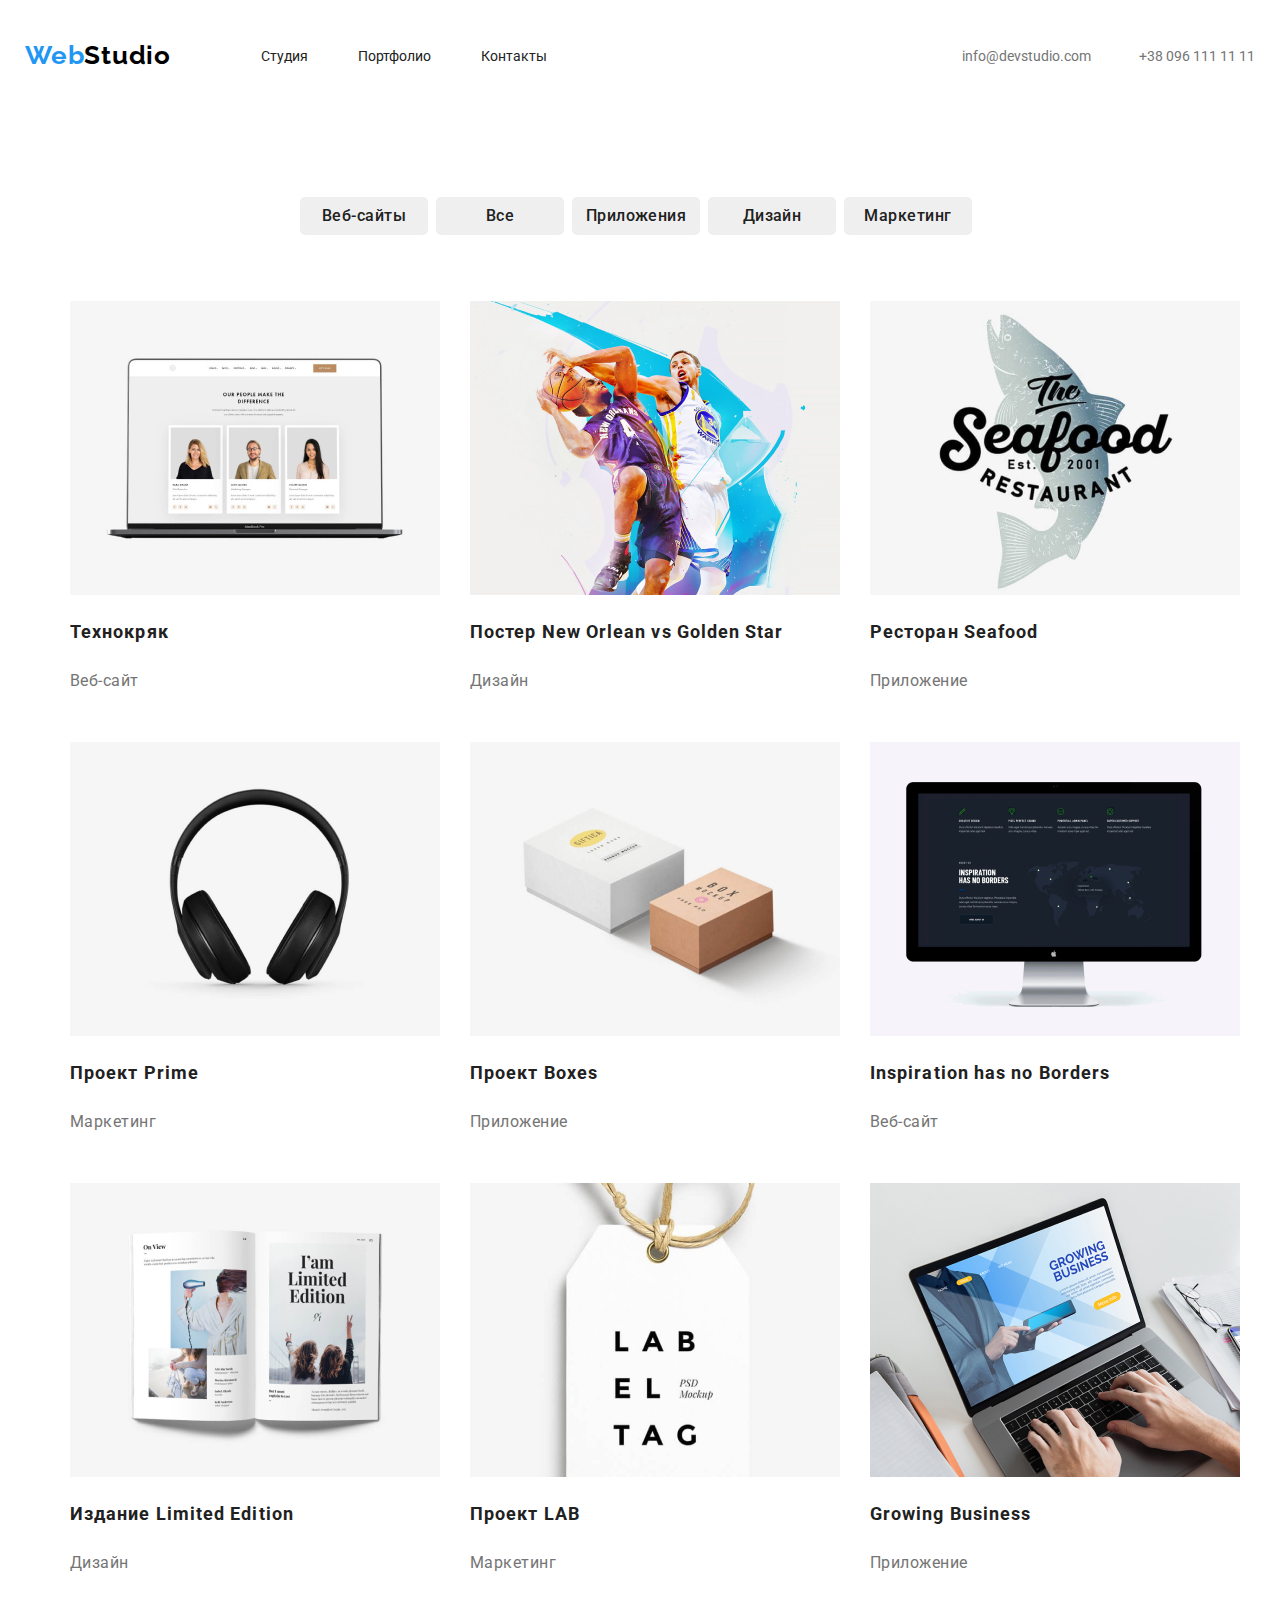
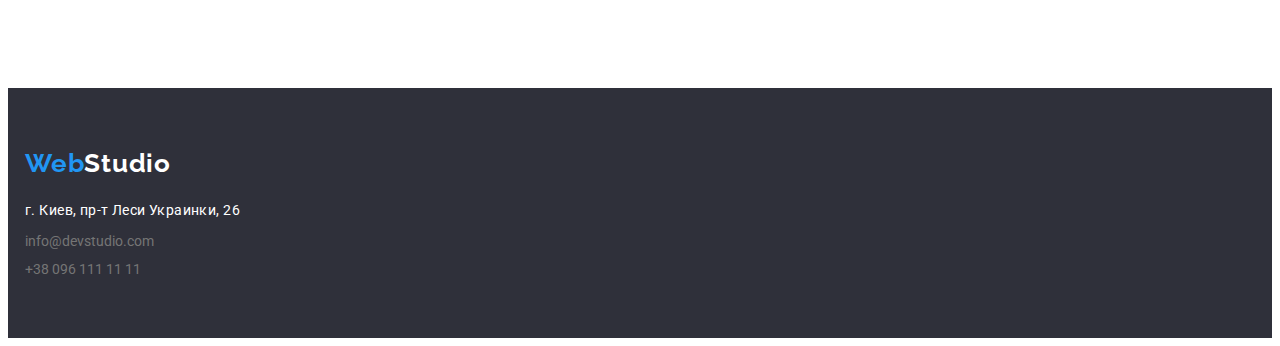
==== commit 5a27b582: "Объединяет элементы в оддин див, стилизует команду и текст" ====
--- a/portfolio.html
+++ b/portfolio.html
@@ -42,109 +42,112 @@
         <!-- Радио кнопки -->
 
         <ul class="list-no-style">
-          <li><button class="radio-button button-padding" type="button">Все</button></li>
-          <li><button class="radio-button" type="button">Веб-сайты</button></li>
-          <li><button class="radio-button" type="button">Приложения</button></li>
-          <li><button class="radio-button" type="button">Дизайн</button></li>
-          <li><button class="radio-button" type="button">Маркетинг</button></li>
+          <li class="margin-radio"><button class="radio-button" type="button">Веб-сайты</button></li>
+          <li class="margin-radio"><button class="radio-button button-padding" type="button">Все</button></li>
+          <li class="margin-radio"><button class="radio-button" type="button">Приложения</button></li>
+          <li class="margin-radio"><button class="radio-button" type="button">Дизайн</button></li>
+          <li class="margin-radio"><button class="radio-button" type="button">Маркетинг</button></li>
         </ul>
 
+<!-- /Радио кнопки -->
+
+    <!--Карточки-->
+        <ul class="list-no-style flex-container">
+        
+          <li class="list-no-style flex-cards">
+            <a href=""><img src="./Images/portfolio_card1.jpg" alt="Ноутбук с тремя фотографиями людей" />
+              <h2>Технокряк</h2>
+              <p>Веб-сайт</p>
+            </a>
+        
+        
+        
+          </li>
+        
+          <li class="list-no-style flex-cards">
+            <a href=""><img src="./Images/portfolio_card2.jpg" alt="Постер с баскетболистами" />
+              <h2>Постер New Orlean vs Golden Star</h2>
+              <p>Дизайн</p>
+            </a>
+        
+        
+          </li>
+        
+          <li class="list-no-style flex-cards">
+            <a href=""><img src="./Images/portfolio_card3.jpg" alt="Ресторан сиафуд" />
+              <h2>Ресторан Seafood</h2>
+              <p>Приложение</p>
+            </a>
+        
+        
+          </li>
+        
+        
+          <li class="list-no-style flex-cards">
+            <a href=""><img src="./Images/portfolio_card4.jpg" alt="Наушники" />
+              <h2>Проект Prime</h2>
+              <p>Маркетинг</p>
+            </a>
+        
+        
+          </li>
+        
+          <li class="list-no-style flex-cards">
+            <a href=""><img src="./Images/portfolio_card5.jpg" alt="2 коробки" />
+              <h2>Проект Boxes</h2>
+              <p>Приложение</p>
+            </a>
+        
+        
+          </li>
+        
+        
+          <li class="list-no-style flex-cards">
+            <a href=""><img src="./Images/portfolio_card6.jpg" alt="Монитор с демонстрацией сайта" />
+              <h2>Inspiration has no Borders</h2>
+              <p>Веб-сайт</p>
+            </a>
+        
+        
+          </li>
+        
+        
+          <li class="list-no-style flex-cards">
+            <a href=""><img src="./Images/portfolio_card7.jpg" alt="Разворот журнала" />
+              <h2>Издание Limited Edition</h2>
+              <p>Дизайн</p>
+            </a>
+        
+          </li>
+        
+        
+        
+        
+          <li class="list-no-style flex-cards">
+            <a href=""><img src="./Images/portfolio_card8.jpg" alt="Ярлык-этикетка брендированная" />
+              <h2>Проект LAB</h2>
+              <p>Маркетинг</p>
+            </a>
+        
+        
+          </li>
+        
+          <li class="list-no-style flex-cards">
+            <a href=""><img src="./Images/portfolio_card9.jpg" alt="Человек работает за ноутбуком" />
+              <h2>Growing Business</h2>
+              <p>Приложение</p>
+            </a>
+        
+        
+          </li>
+        </ul>
       </div>
 
-      <!-- /Радио кнопки -->
 
-      <!--Карточки-->
+  
 
 
-      <ul class="list-no-style flex-container">
-
-        <li class="list-no-style flex-cards">
-          <a href=""><img src="./Images/portfolio_card1.jpg" alt="Ноутбук с тремя фотографиями людей" />
-            <h2>Технокряк</h2>
-            <p>Веб-сайт</p>
-          </a>
-
-
-
-        </li>
-
-        <li class="list-no-style flex-cards">
-          <a href=""><img src="./Images/portfolio_card2.jpg" alt="Постер с баскетболистами" />
-            <h2>Постер New Orlean vs Golden Star</h2>
-            <p>Дизайн</p>
-          </a>
-
-
-        </li>
-
-        <li class="list-no-style flex-cards">
-          <a href=""><img src="./Images/portfolio_card3.jpg" alt="Ресторан сиафуд" />
-            <h2>Ресторан Seafood</h2>
-            <p>Приложение</p>
-          </a>
-
-
-        </li>
-
-
-        <li class="list-no-style flex-cards">
-          <a href=""><img src="./Images/portfolio_card4.jpg" alt="Наушники" />
-            <h2>Проект Prime</h2>
-            <p>Маркетинг</p>
-          </a>
-
-
-        </li>
-
-        <li class="list-no-style flex-cards">
-          <a href=""><img src="./Images/portfolio_card5.jpg" alt="2 коробки" />
-            <h2>Проект Boxes</h2>
-            <p>Приложение</p>
-          </a>
-
-
-        </li>
-
-
-        <li class="list-no-style flex-cards">
-          <a href=""><img src="./Images/portfolio_card6.jpg" alt="Монитор с демонстрацией сайта" />
-            <h2>Inspiration has no Borders</h2>
-            <p>Веб-сайт</p>
-          </a>
-
-
-        </li>
-
-
-        <li class="list-no-style flex-cards">
-          <a href=""><img src="./Images/portfolio_card7.jpg" alt="Разворот журнала" />
-            <h2>Издание Limited Edition</h2>
-            <p>Дизайн</p>
-          </a>
-
-        </li>
-
-
-        
-
-        <li class="list-no-style flex-cards">
-          <a href=""><img src="./Images/portfolio_card8.jpg" alt="Ярлык-этикетка брендированная" />
-            <h2>Проект LAB</h2>
-            <p>Маркетинг</p>
-          </a>
-
-
-        </li>
-
-        <li class="list-no-style flex-cards">
-          <a href=""><img src="./Images/portfolio_card9.jpg" alt="Человек работает за ноутбуком" />
-            <h2>Growing Business</h2>
-            <p>Приложение</p>
-          </a>
-
-
-        </li>
-      </ul>
+     
 
 
     </section>
@@ -161,8 +164,8 @@
         <li>
           <a class="a-font-color-light" href="mailto:info@devstudio.com">info@devstudio.com</a>
         </li>
-        <li>
-          <a class="a-font-color-light  padding-email" href="tel:+380961111111">+38 096 111 11 11</a>
+        <li class="padding-email">
+          <a class="a-font-color-light " href="tel:+380961111111">+38 096 111 11 11</a>
         </li>
       </ul>
     </div>
--- a/css/styles.css
+++ b/css/styles.css
@@ -51,6 +51,10 @@
 
 .list-no-style-address .link + .link {
   margin-left: 50px;
+}
+
+.margin-tel {
+  margin-right: 0;
 }
 
 .hero-top {
@@ -81,7 +85,7 @@
   margin-left: auto;
   font-family: var(--font-main);
   font-style: normal;
-  margin-right: 40px;
+  margin-right: 0px;
 }
 
 .logo {
@@ -171,8 +175,8 @@
 }
 
 .hero {
-  padding-top: 105px;
-  padding-bottom: 111px;
+  padding-top: 200px;
+  padding-bottom: 200px;
   background-color: #2f303a;
   text-align: center;
 }
@@ -182,6 +186,10 @@
   padding-bottom: 94px;
 }
 
+.advantages-li:not(:first-child) {
+  margin-left: 30px;
+}
+
 .modal-open-btn {
   font-family: var(--font-main);
   font-style: normal;
@@ -193,6 +201,7 @@
   background: var(--font-second-color);
   box-shadow: 0px 4px 4px rgba(0, 0, 0, 0.15);
   border-radius: 4px;
+  cursor: pointer;
 }
 
 /* ===== /Герой ===== */
@@ -271,8 +280,16 @@
   line-height: 1.62;
   letter-spacing: 0.03em;
   color: var(--font-main-color);
-}
-
+  cursor: pointer;
+  border: 0;
+  border-radius: 5px;
+  min-width: 128px;
+  min-height: 38px;
+}
+
+.margin-radio {
+  margin-bottom: 50px;
+}
 /* ===== /Портфолио кнопки ===== */
 
 .cards .list-no-style {
@@ -371,6 +388,7 @@
   letter-spacing: 0.03em;
   color: var(--font-main-color);
   text-align: center;
+  margin-bottom: 30px;
 }
 
 .team h3 {
@@ -379,6 +397,8 @@
   font-size: 16px;
   line-height: 1.187;
   letter-spacing: 0.03em;
+  text-align: center;
+  margin-top: 10px;
 
   color: var(--font-main-color);
 }
@@ -397,11 +417,13 @@
 }
 
 .team ul p {
+  font-family: var(--font-main);
   font-style: normal;
   font-weight: normal;
   font-size: 16px;
-  line-height: 1.187;
-  letter-spacing: 0.03em;
+  line-height: 1.87;
+  letter-spacing: 0.03em;
+  text-align: center;
   color: var(--font-third-color);
 }
 /*  ===== /Наша команда ===== */
@@ -428,7 +450,7 @@
 
 .padding-email {
   display: inline-block;
-  padding-top: 9px;
+  margin-top: 9px;
 }
 
 .footer li a:hover,
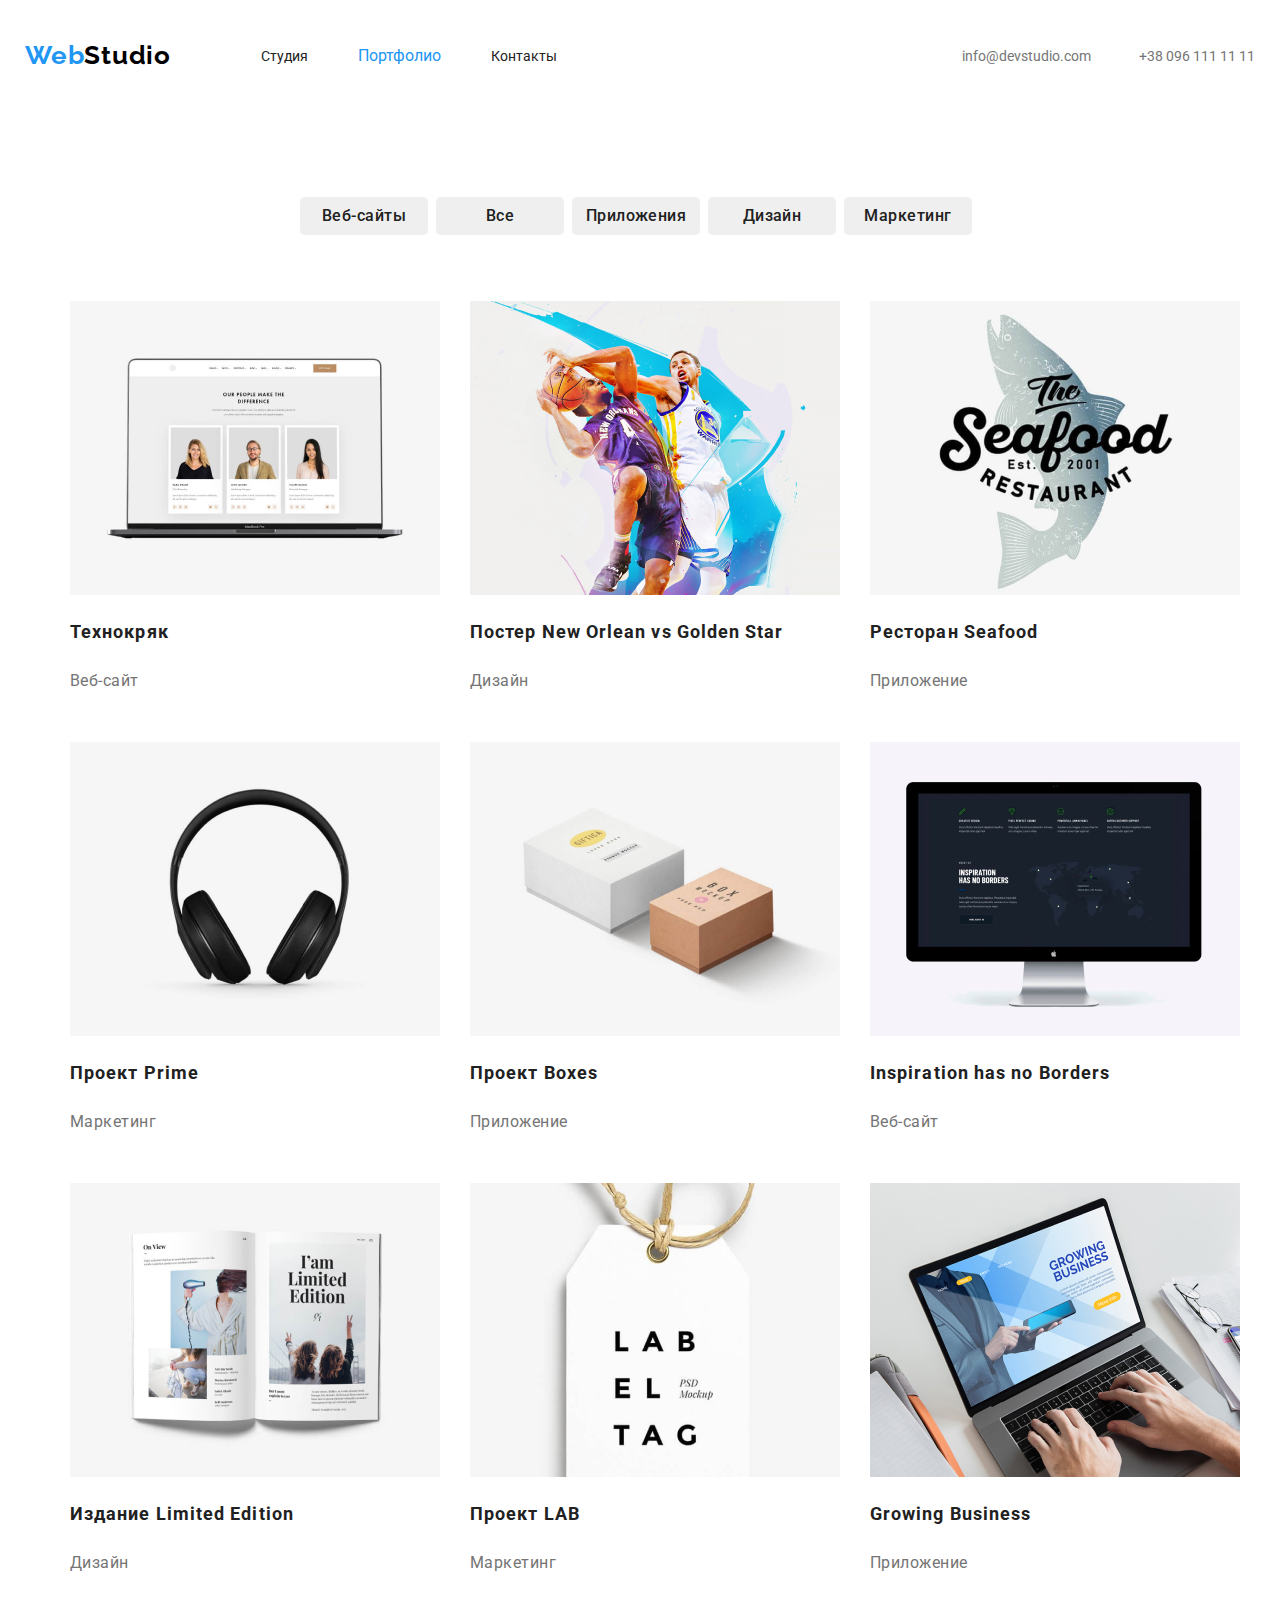
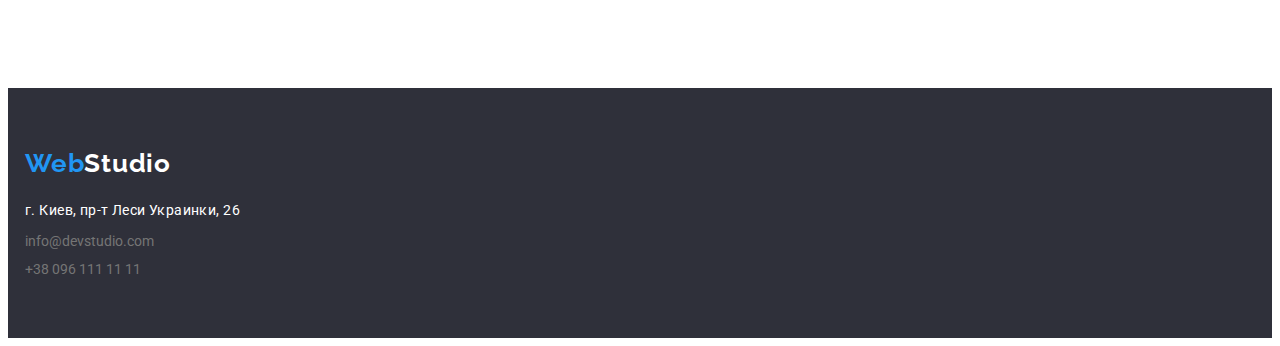
==== commit 7cd4dcd6: "Подсвечивает страницы в хедере" ====
--- a/portfolio.html
+++ b/portfolio.html
@@ -23,7 +23,7 @@
         <a href="" class="logo"> <span class="accent">Web</span>Studio</a>
         <ul class="list-no-style">
           <li class="list-margin-style"><a class="a-font-color-dark" href="./index.html">Студия</a></li>
-          <li class="list-margin-style"><a class="a-font-color-dark" href="./portfolio.html"
+          <li class="list-margin-style"><a class="link-color" href="./portfolio.html"
               target="_blank">Портфолио</a></li>
           <li class="list-margin-style"><a class="a-font-color-dark" href="">Контакты</a></li>
         </ul>
--- a/css/styles.css
+++ b/css/styles.css
@@ -32,6 +32,10 @@
 
 header {
   padding: 32px 0;
+}
+
+.link-color {
+  color: var(--font-second-color);
 }
 
 .list-margin-style:not(:last-child) {
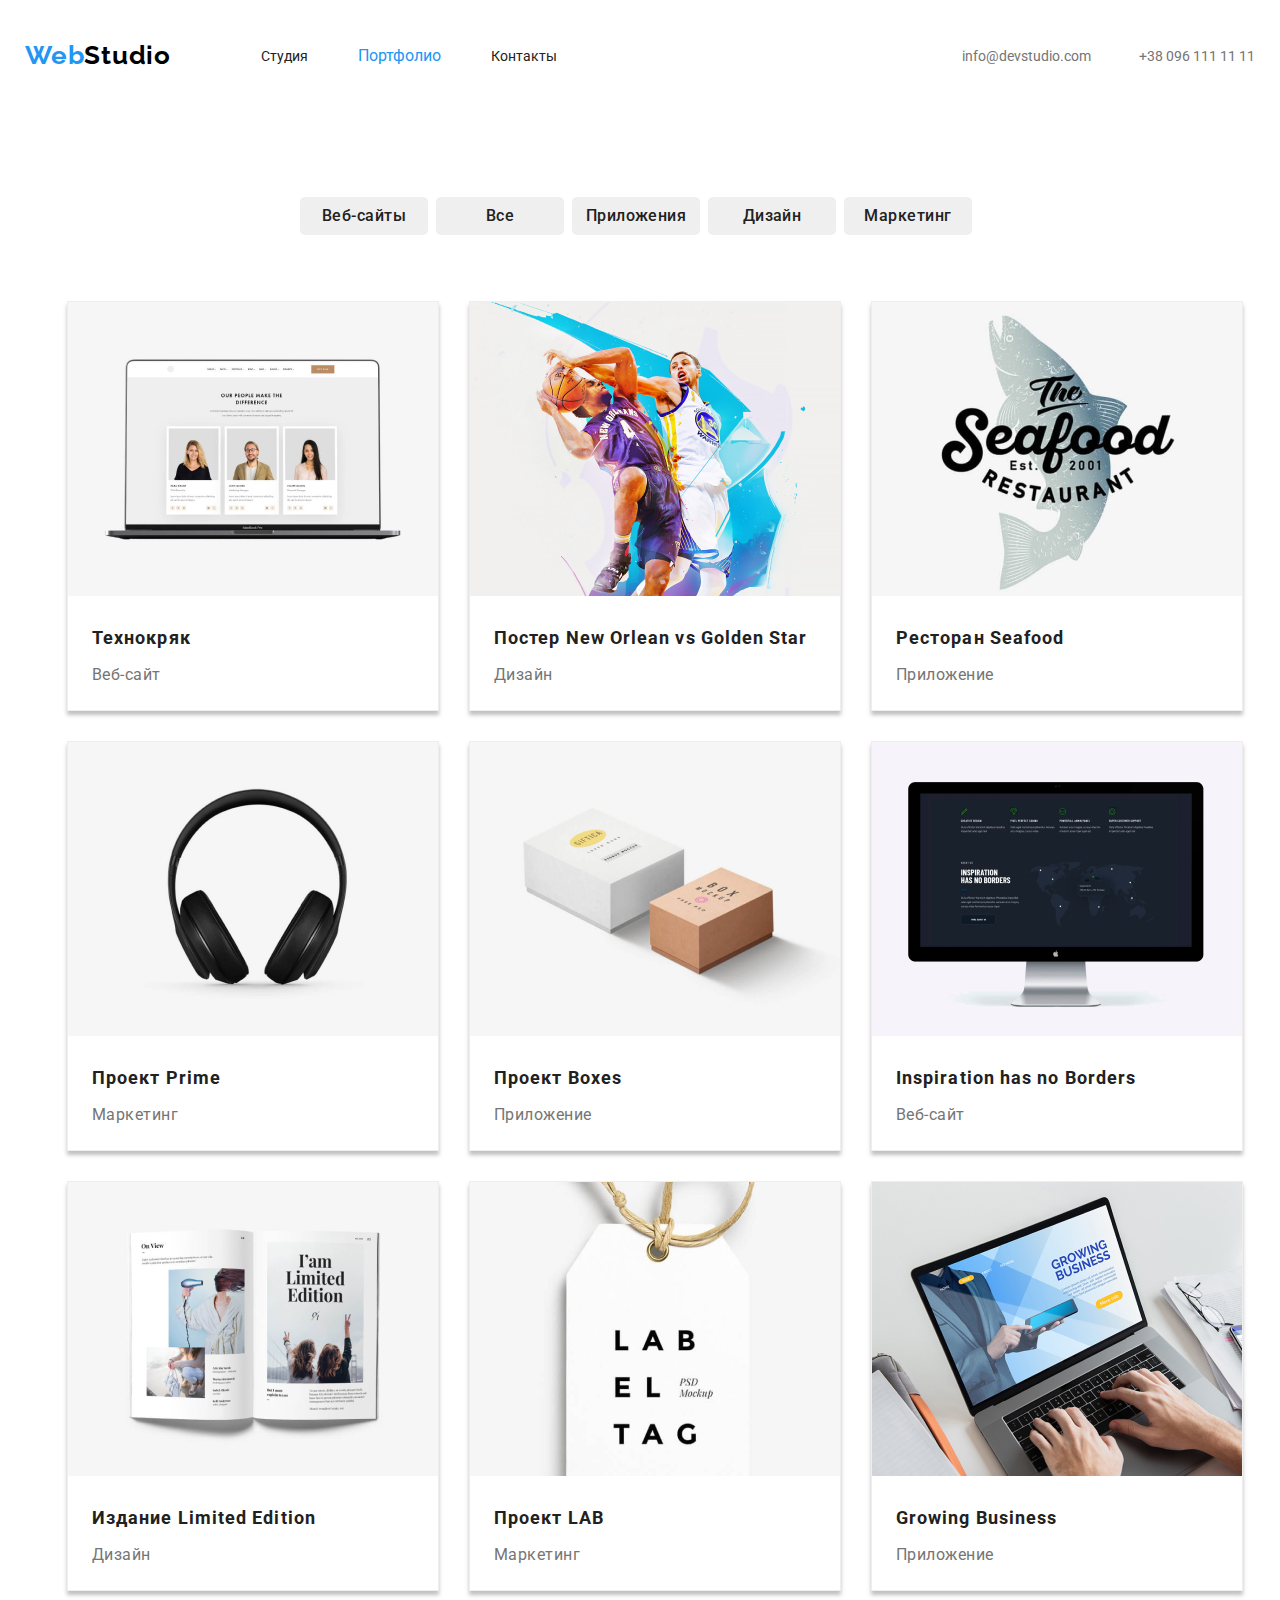
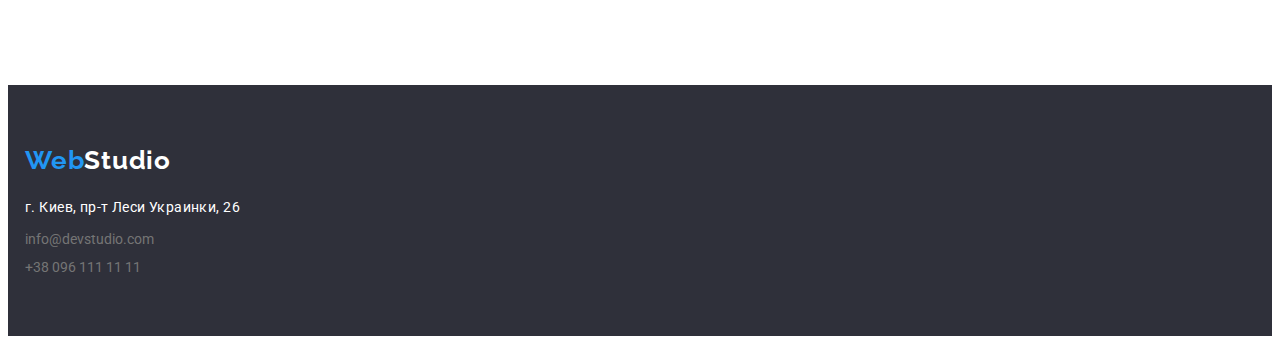
==== commit e90b110a: "Добавляет правки к дз 3 от 21 января" ====
--- a/portfolio.html
+++ b/portfolio.html
@@ -41,12 +41,12 @@
       <div class="all-container">
         <!-- Радио кнопки -->
 
-        <ul class="list-no-style">
-          <li class="margin-radio"><button class="radio-button" type="button">Веб-сайты</button></li>
-          <li class="margin-radio"><button class="radio-button button-padding" type="button">Все</button></li>
-          <li class="margin-radio"><button class="radio-button" type="button">Приложения</button></li>
-          <li class="margin-radio"><button class="radio-button" type="button">Дизайн</button></li>
-          <li class="margin-radio"><button class="radio-button" type="button">Маркетинг</button></li>
+        <ul class="list-no-style margin-radio">
+          <li><button class="radio-button" type="button">Веб-сайты</button></li>
+          <li><button class="radio-button button-padding" type="button">Все</button></li>
+          <li><button class="radio-button" type="button">Приложения</button></li>
+          <li><button class="radio-button" type="button">Дизайн</button></li>
+          <li><button class="radio-button" type="button">Маркетинг</button></li>
         </ul>
 
 <!-- /Радио кнопки -->
@@ -56,8 +56,8 @@
         
           <li class="list-no-style flex-cards">
             <a href=""><img src="./Images/portfolio_card1.jpg" alt="Ноутбук с тремя фотографиями людей" />
-              <h2>Технокряк</h2>
-              <p>Веб-сайт</p>
+              <div class="cards-style"><h2>Технокряк</h2>
+              <p>Веб-сайт</p></div>
             </a>
         
         
@@ -66,8 +66,8 @@
         
           <li class="list-no-style flex-cards">
             <a href=""><img src="./Images/portfolio_card2.jpg" alt="Постер с баскетболистами" />
-              <h2>Постер New Orlean vs Golden Star</h2>
-              <p>Дизайн</p>
+             <div class="cards-style"><h2>Постер New Orlean vs Golden Star</h2>
+              <p>Дизайн</p></div>
             </a>
         
         
@@ -75,8 +75,8 @@
         
           <li class="list-no-style flex-cards">
             <a href=""><img src="./Images/portfolio_card3.jpg" alt="Ресторан сиафуд" />
-              <h2>Ресторан Seafood</h2>
-              <p>Приложение</p>
+              <div class="cards-style"><h2>Ресторан Seafood</h2>
+              <p>Приложение</p></div>
             </a>
         
         
@@ -85,8 +85,8 @@
         
           <li class="list-no-style flex-cards">
             <a href=""><img src="./Images/portfolio_card4.jpg" alt="Наушники" />
-              <h2>Проект Prime</h2>
-              <p>Маркетинг</p>
+              <div class="cards-style"><h2>Проект Prime</h2>
+              <p>Маркетинг</p></div>
             </a>
         
         
@@ -94,8 +94,8 @@
         
           <li class="list-no-style flex-cards">
             <a href=""><img src="./Images/portfolio_card5.jpg" alt="2 коробки" />
-              <h2>Проект Boxes</h2>
-              <p>Приложение</p>
+              <div class="cards-style"><h2>Проект Boxes</h2>
+              <p>Приложение</p></div>
             </a>
         
         
@@ -104,8 +104,8 @@
         
           <li class="list-no-style flex-cards">
             <a href=""><img src="./Images/portfolio_card6.jpg" alt="Монитор с демонстрацией сайта" />
-              <h2>Inspiration has no Borders</h2>
-              <p>Веб-сайт</p>
+              <div class="cards-style"><h2>Inspiration has no Borders</h2>
+              <p>Веб-сайт</p></div>
             </a>
         
         
@@ -114,8 +114,8 @@
         
           <li class="list-no-style flex-cards">
             <a href=""><img src="./Images/portfolio_card7.jpg" alt="Разворот журнала" />
-              <h2>Издание Limited Edition</h2>
-              <p>Дизайн</p>
+              <div class="cards-style"><h2>Издание Limited Edition</h2>
+              <p>Дизайн</p></div>
             </a>
         
           </li>
@@ -125,8 +125,8 @@
         
           <li class="list-no-style flex-cards">
             <a href=""><img src="./Images/portfolio_card8.jpg" alt="Ярлык-этикетка брендированная" />
-              <h2>Проект LAB</h2>
-              <p>Маркетинг</p>
+              <div class="cards-style"><h2>Проект LAB</h2>
+              <p>Маркетинг</p></div>
             </a>
         
         
@@ -134,8 +134,8 @@
         
           <li class="list-no-style flex-cards">
             <a href=""><img src="./Images/portfolio_card9.jpg" alt="Человек работает за ноутбуком" />
-              <h2>Growing Business</h2>
-              <p>Приложение</p>
+              <div class="cards-style"><h2>Growing Business</h2>
+              <p>Приложение</p></div>
             </a>
         
         
--- a/css/styles.css
+++ b/css/styles.css
@@ -62,8 +62,15 @@
 }
 
 .hero-top {
+  width: 696px;
+  margin: 0 auto;
   flex-grow: 1;
   padding: 0;
+}
+
+.hero .modal-open-btn {
+  display: inline-flex;
+  margin-top: 30px;
 }
 
 /* .container-hero {
@@ -187,7 +194,8 @@
 
 .advantages-padding {
   padding-top: 0;
-  padding-bottom: 94px;
+  padding-top: 63px;
+  margin-bottom: 94px;
 }
 
 .advantages-li:not(:first-child) {
@@ -218,8 +226,9 @@
   letter-spacing: 0.03em;
   text-transform: uppercase;
   color: var(--font-main-color);
-
-  margin-top: 63px;
+  margin-top: 0;
+  margin-bottom: 0;
+  padding-bottom: 8px;
 }
 
 .advantages {
@@ -230,6 +239,9 @@
   color: var(--font-third-color);
 }
 
+.advantages {
+  margin-bottom: 0;
+}
 /* ===== /Преимущества ===== */
 
 /* ===== Чем мы занимаемся ==== */
@@ -247,6 +259,7 @@
   letter-spacing: 0.03em;
   color: var(--font-main-color);
   text-align: center;
+  margin-top: 0;
 }
 
 .projects-flex {
@@ -321,8 +334,10 @@
   color: var(--font-main-color);
 }
 
-button:hover {
+button:hover,
+button:focus {
   background-color: var(--font-second-color);
+  color: white;
 }
 
 /* ===== Портфолио карточки ===== */
@@ -346,6 +361,21 @@
   width: 370px;
   margin-right: 30px;
   margin-bottom: 30px;
+  border: 1px solid #eeeeee;
+  box-shadow: 0px 4px 4px rgba(0, 0, 0, 0.25);
+}
+
+.cards-style {
+  padding: 20px 24px 20px 24px;
+}
+
+.cards-style p {
+  margin: 0;
+}
+
+.cards-style h2 {
+  margin-top: 0;
+  margin-bottom: 4px;
 }
 
 .flex-container {
@@ -392,6 +422,7 @@
   letter-spacing: 0.03em;
   color: var(--font-main-color);
   text-align: center;
+  margin-top: 0;
   margin-bottom: 30px;
 }
 
